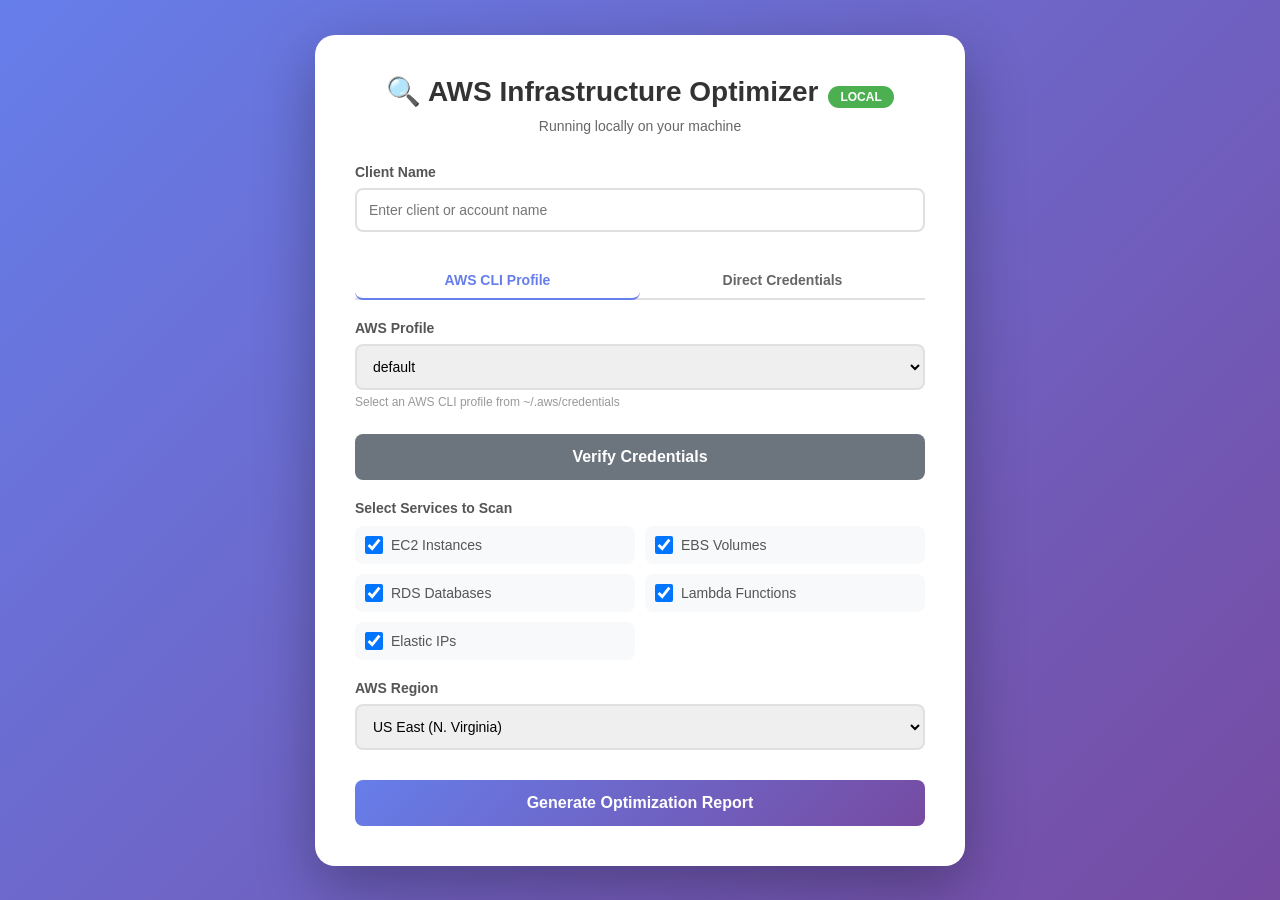
==== local/web/index.html @ fd22db12 "Restructure local deployment to match aws-cost-report pattern with local/ directory Co-authored-by: " ====
<!DOCTYPE html>
<html lang="en">
<head>
    <meta charset="UTF-8">
    <meta name="viewport" content="width=device-width, initial-scale=1.0">
    <title>AWS Infrastructure Optimizer (Local)</title>
    <style>
        * { margin: 0; padding: 0; box-sizing: border-box; }
        body {
            font-family: 'Segoe UI', Tahoma, Geneva, Verdana, sans-serif;
            background: linear-gradient(135deg, #667eea 0%, #764ba2 100%);
            min-height: 100vh;
            display: flex;
            justify-content: center;
            align-items: center;
            padding: 20px;
        }
        .container {
            background: white;
            border-radius: 20px;
            box-shadow: 0 20px 60px rgba(0, 0, 0, 0.3);
            padding: 40px;
            max-width: 650px;
            width: 100%;
        }
        h1 {
            color: #333;
            text-align: center;
            margin-bottom: 10px;
            font-size: 28px;
        }
        .badge {
            display: inline-block;
            background: #4CAF50;
            color: white;
            padding: 4px 12px;
            border-radius: 12px;
            font-size: 12px;
            font-weight: 600;
            margin-left: 10px;
        }
        .subtitle {
            text-align: center;
            color: #666;
            margin-bottom: 30px;
            font-size: 14px;
        }
        .info {
            background: #e3f2fd;
            color: #1976d2;
            padding: 12px;
            border-radius: 8px;
            margin-bottom: 20px;
            font-size: 13px;
        }
        .info.success {
            background: #e8f5e9;
            color: #2e7d32;
        }
        .info.warning {
            background: #fff3e0;
            color: #ef6c00;
        }
        .info.error {
            background: #ffebee;
            color: #c62828;
        }
        .tabs {
            display: flex;
            margin-bottom: 20px;
            border-bottom: 2px solid #e0e0e0;
        }
        .tab {
            padding: 10px 20px;
            cursor: pointer;
            border: none;
            background: none;
            color: #666;
            font-size: 14px;
            font-weight: 600;
            border-bottom: 2px solid transparent;
            margin-bottom: -2px;
        }
        .tab.active {
            color: #667eea;
            border-bottom-color: #667eea;
        }
        .tab-content {
            display: none;
        }
        .tab-content.active {
            display: block;
        }
        .form-group {
            margin-bottom: 20px;
        }
        label {
            display: block;
            margin-bottom: 8px;
            color: #555;
            font-weight: 600;
            font-size: 14px;
        }
        input[type="text"], input[type="password"], select {
            width: 100%;
            padding: 12px;
            border: 2px solid #e0e0e0;
            border-radius: 8px;
            font-size: 14px;
            transition: border-color 0.3s;
        }
        input[type="text"]:focus, input[type="password"]:focus, select:focus {
            outline: none;
            border-color: #667eea;
        }
        .checkbox-group {
            display: grid;
            grid-template-columns: repeat(2, 1fr);
            gap: 10px;
            margin-top: 10px;
        }
        .checkbox-item {
            display: flex;
            align-items: center;
            padding: 10px;
            background: #f8f9fa;
            border-radius: 8px;
            cursor: pointer;
            transition: background 0.3s;
        }
        .checkbox-item:hover { background: #e9ecef; }
        .checkbox-item input[type="checkbox"] {
            margin-right: 8px;
            cursor: pointer;
            width: 18px;
            height: 18px;
        }
        .checkbox-item label {
            margin: 0;
            cursor: pointer;
            font-weight: normal;
        }
        button {
            width: 100%;
            padding: 14px;
            background: linear-gradient(135deg, #667eea 0%, #764ba2 100%);
            color: white;
            border: none;
            border-radius: 8px;
            font-size: 16px;
            font-weight: 600;
            cursor: pointer;
            transition: transform 0.2s, box-shadow 0.2s;
            margin-top: 10px;
        }
        button:hover {
            transform: translateY(-2px);
            box-shadow: 0 10px 20px rgba(102, 126, 234, 0.4);
        }
        button:disabled {
            background: #ccc;
            cursor: not-allowed;
            transform: none;
        }
        button.secondary {
            background: #6c757d;
            margin-top: 5px;
        }
        .loading {
            display: none;
            text-align: center;
            margin-top: 20px;
        }
        .spinner {
            border: 4px solid #f3f3f3;
            border-top: 4px solid #667eea;
            border-radius: 50%;
            width: 40px;
            height: 40px;
            animation: spin 1s linear infinite;
            margin: 0 auto;
        }
        @keyframes spin {
            0% { transform: rotate(0deg); }
            100% { transform: rotate(360deg); }
        }
        .error {
            background: #fee;
            color: #c33;
            padding: 12px;
            border-radius: 8px;
            margin-top: 15px;
            display: none;
            font-size: 14px;
        }
        .small-text {
            font-size: 12px;
            color: #999;
            margin-top: 5px;
        }
        .row {
            display: flex;
            gap: 15px;
        }
        .row .form-group {
            flex: 1;
        }
    </style>
</head>
<body>
    <div class="container">
        <h1>🔍 AWS Infrastructure Optimizer<span class="badge">LOCAL</span></h1>
        <p class="subtitle">Running locally on your machine</p>

        <div id="credentialStatus" class="info">
            <span>⏳ Checking AWS credentials...</span>
        </div>

        <form id="optimizerForm">
            <div class="form-group">
                <label>Client Name</label>
                <input type="text" id="clientName" placeholder="Enter client or account name" required>
            </div>

            <div class="tabs">
                <button type="button" class="tab active" data-tab="profile">AWS CLI Profile</button>
                <button type="button" class="tab" data-tab="credentials">Direct Credentials</button>
            </div>

            <div id="profileTab" class="tab-content active">
                <div class="form-group">
                    <label>AWS Profile</label>
                    <select id="awsProfile">
                        <option value="default">default</option>
                    </select>
                    <p class="small-text">Select an AWS CLI profile from ~/.aws/credentials</p>
                </div>
            </div>

            <div id="credentialsTab" class="tab-content">
                <div class="form-group">
                    <label>AWS Access Key ID</label>
                    <input type="text" id="accessKeyId" placeholder="AKIAIOSFODNN7EXAMPLE">
                </div>
                <div class="form-group">
                    <label>AWS Secret Access Key</label>
                    <input type="password" id="secretAccessKey" placeholder="wJalrXUtnFEMI/K7MDENG/bPxRfiCYEXAMPLEKEY">
                </div>
                <div class="form-group">
                    <label>Session Token (optional, for temporary credentials)</label>
                    <input type="text" id="sessionToken" placeholder="Leave empty for permanent credentials">
                </div>
                <p class="small-text">⚠️ Credentials are only used for this request and are not stored</p>
            </div>

            <button type="button" id="verifyBtn" class="secondary" onclick="verifyCredentials()">Verify Credentials</button>

            <div class="form-group" style="margin-top: 20px;">
                <label>Select Services to Scan</label>
                <div class="checkbox-group">
                    <div class="checkbox-item">
                        <input type="checkbox" id="ec2" value="ec2" checked>
                        <label for="ec2">EC2 Instances</label>
                    </div>
                    <div class="checkbox-item">
                        <input type="checkbox" id="ebs" value="ebs" checked>
                        <label for="ebs">EBS Volumes</label>
                    </div>
                    <div class="checkbox-item">
                        <input type="checkbox" id="rds" value="rds" checked>
                        <label for="rds">RDS Databases</label>
                    </div>
                    <div class="checkbox-item">
                        <input type="checkbox" id="lambda" value="lambda" checked>
                        <label for="lambda">Lambda Functions</label>
                    </div>
                    <div class="checkbox-item">
                        <input type="checkbox" id="eip" value="eip" checked>
                        <label for="eip">Elastic IPs</label>
                    </div>
                </div>
            </div>

            <div class="form-group">
                <label>AWS Region</label>
                <select id="region" required>
                    <option value="us-east-1">US East (N. Virginia)</option>
                    <option value="us-east-2">US East (Ohio)</option>
                    <option value="us-west-1">US West (N. California)</option>
                    <option value="us-west-2">US West (Oregon)</option>
                    <option value="af-south-1">Africa (Cape Town)</option>
                    <option value="ap-east-1">Asia Pacific (Hong Kong)</option>
                    <option value="ap-south-1">Asia Pacific (Mumbai)</option>
                    <option value="ap-south-2">Asia Pacific (Hyderabad)</option>
                    <option value="ap-southeast-1">Asia Pacific (Singapore)</option>
                    <option value="ap-southeast-2">Asia Pacific (Sydney)</option>
                    <option value="ap-southeast-3">Asia Pacific (Jakarta)</option>
                    <option value="ap-southeast-4">Asia Pacific (Melbourne)</option>
                    <option value="ap-northeast-1">Asia Pacific (Tokyo)</option>
                    <option value="ap-northeast-2">Asia Pacific (Seoul)</option>
                    <option value="ap-northeast-3">Asia Pacific (Osaka)</option>
                    <option value="ca-central-1">Canada (Central)</option>
                    <option value="ca-west-1">Canada (Calgary)</option>
                    <option value="eu-central-1">Europe (Frankfurt)</option>
                    <option value="eu-central-2">Europe (Zurich)</option>
                    <option value="eu-west-1">Europe (Ireland)</option>
                    <option value="eu-west-2">Europe (London)</option>
                    <option value="eu-west-3">Europe (Paris)</option>
                    <option value="eu-south-1">Europe (Milan)</option>
                    <option value="eu-south-2">Europe (Spain)</option>
                    <option value="eu-north-1">Europe (Stockholm)</option>
                    <option value="il-central-1">Israel (Tel Aviv)</option>
                    <option value="me-south-1">Middle East (Bahrain)</option>
                    <option value="me-central-1">Middle East (UAE)</option>
                    <option value="sa-east-1">South America (São Paulo)</option>
                </select>
            </div>

            <button type="submit" id="generateBtn">Generate Optimization Report</button>
        </form>

        <div class="loading" id="loading">
            <div class="spinner"></div>
            <p style="margin-top: 15px; color: #667eea; font-weight: 600;">Analyzing infrastructure...</p>
            <p style="margin-top: 5px; color: #999; font-size: 13px;">This may take 1-2 minutes</p>
        </div>

        <div class="error" id="error"></div>
    </div>

    <script>
        let currentAuthMode = 'profile';
        
        // Tab switching
        document.querySelectorAll('.tab').forEach(tab => {
            tab.addEventListener('click', () => {
                document.querySelectorAll('.tab').forEach(t => t.classList.remove('active'));
                document.querySelectorAll('.tab-content').forEach(c => c.classList.remove('active'));
                
                tab.classList.add('active');
                currentAuthMode = tab.dataset.tab;
                document.getElementById(currentAuthMode + 'Tab').classList.add('active');
                
                verifyCredentials();
            });
        });
        
        // Load AWS profiles on page load
        async function loadProfiles() {
            try {
                const response = await fetch('/api/profiles');
                const data = await response.json();
                
                const select = document.getElementById('awsProfile');
                select.innerHTML = '';
                
                data.profiles.forEach(profile => {
                    const option = document.createElement('option');
                    option.value = profile;
                    option.textContent = profile;
                    select.appendChild(option);
                });
                
                // Verify default credentials
                verifyCredentials();
            } catch (error) {
                updateCredentialStatus('error', '❌ Failed to connect to server. Make sure the server is running.');
            }
        }
        
        async function verifyCredentials() {
            updateCredentialStatus('checking', '⏳ Verifying AWS credentials...');
            
            try {
                let requestBody = {
                    region: document.getElementById('region').value
                };
                
                if (currentAuthMode === 'profile') {
                    requestBody.profile = document.getElementById('awsProfile').value;
                } else {
                    requestBody.accessKeyId = document.getElementById('accessKeyId').value;
                    requestBody.secretAccessKey = document.getElementById('secretAccessKey').value;
                    const sessionToken = document.getElementById('sessionToken').value;
                    if (sessionToken) {
                        requestBody.sessionToken = sessionToken;
                    }
                    
                    // Don't verify if credentials not entered
                    if (!requestBody.accessKeyId || !requestBody.secretAccessKey) {
                        updateCredentialStatus('warning', '⚠️ Enter AWS credentials to verify');
                        document.getElementById('generateBtn').disabled = true;
                        return;
                    }
                }
                
                const response = await fetch('/api/verify', {
                    method: 'POST',
                    headers: { 'Content-Type': 'application/json' },
                    body: JSON.stringify(requestBody)
                });
                
                const data = await response.json();
                
                if (data.valid) {
                    updateCredentialStatus('success', 
                        `✅ Connected to AWS Account: ${data.account}`);
                    document.getElementById('generateBtn').disabled = false;
                } else {
                    updateCredentialStatus('error', 
                        `❌ ${data.error}. Check your credentials.`);
                    document.getElementById('generateBtn').disabled = true;
                }
            } catch (error) {
                updateCredentialStatus('error', 
                    '❌ Failed to verify credentials. Check server connection.');
                document.getElementById('generateBtn').disabled = true;
            }
        }
        
        function updateCredentialStatus(type, message) {
            const statusDiv = document.getElementById('credentialStatus');
            statusDiv.className = 'info ' + type;
            statusDiv.innerHTML = `<span>${message}</span>`;
        }
        
        // Re-verify when profile or region changes
        document.getElementById('awsProfile').addEventListener('change', verifyCredentials);
        document.getElementById('region').addEventListener('change', verifyCredentials);
        
        document.getElementById('optimizerForm').addEventListener('submit', async (e) => {
            e.preventDefault();

            const clientName = document.getElementById('clientName').value;
            const region = document.getElementById('region').value;
            
            const services = [];
            document.querySelectorAll('.checkbox-item input[type="checkbox"]:checked').forEach(cb => {
                services.push(cb.value);
            });

            if (services.length === 0) {
                showError('Please select at least one service to scan');
                return;
            }

            document.getElementById('generateBtn').disabled = true;
            document.getElementById('loading').style.display = 'block';
            document.getElementById('error').style.display = 'none';

            try {
                let requestBody = {
                    clientName,
                    region,
                    services
                };
                
                if (currentAuthMode === 'profile') {
                    requestBody.profile = document.getElementById('awsProfile').value;
                } else {
                    requestBody.accessKeyId = document.getElementById('accessKeyId').value;
                    requestBody.secretAccessKey = document.getElementById('secretAccessKey').value;
                    const sessionToken = document.getElementById('sessionToken').value;
                    if (sessionToken) {
                        requestBody.sessionToken = sessionToken;
                    }
                }
                
                const response = await fetch('/api/generate', {
                    method: 'POST',
                    headers: { 'Content-Type': 'application/json' },
                    body: JSON.stringify(requestBody)
                });

                if (!response.ok) {
                    const error = await response.json();
                    throw new Error(error.error || 'Failed to generate report');
                }

                const blob = await response.blob();
                const url = window.URL.createObjectURL(blob);
                const a = document.createElement('a');
                a.href = url;
                a.download = response.headers.get('content-disposition')?.split('filename=')[1] || 'report.docx';
                document.body.appendChild(a);
                a.click();
                window.URL.revokeObjectURL(url);
                document.body.removeChild(a);

            } catch (error) {
                showError(error.message);
            } finally {
                document.getElementById('generateBtn').disabled = false;
                document.getElementById('loading').style.display = 'none';
            }
        });

        function showError(message) {
            const errorDiv = document.getElementById('error');
            errorDiv.textContent = message;
            errorDiv.style.display = 'block';
        }
        
        // Initialize on page load
        loadProfiles();
    </script>
</body>
</html>
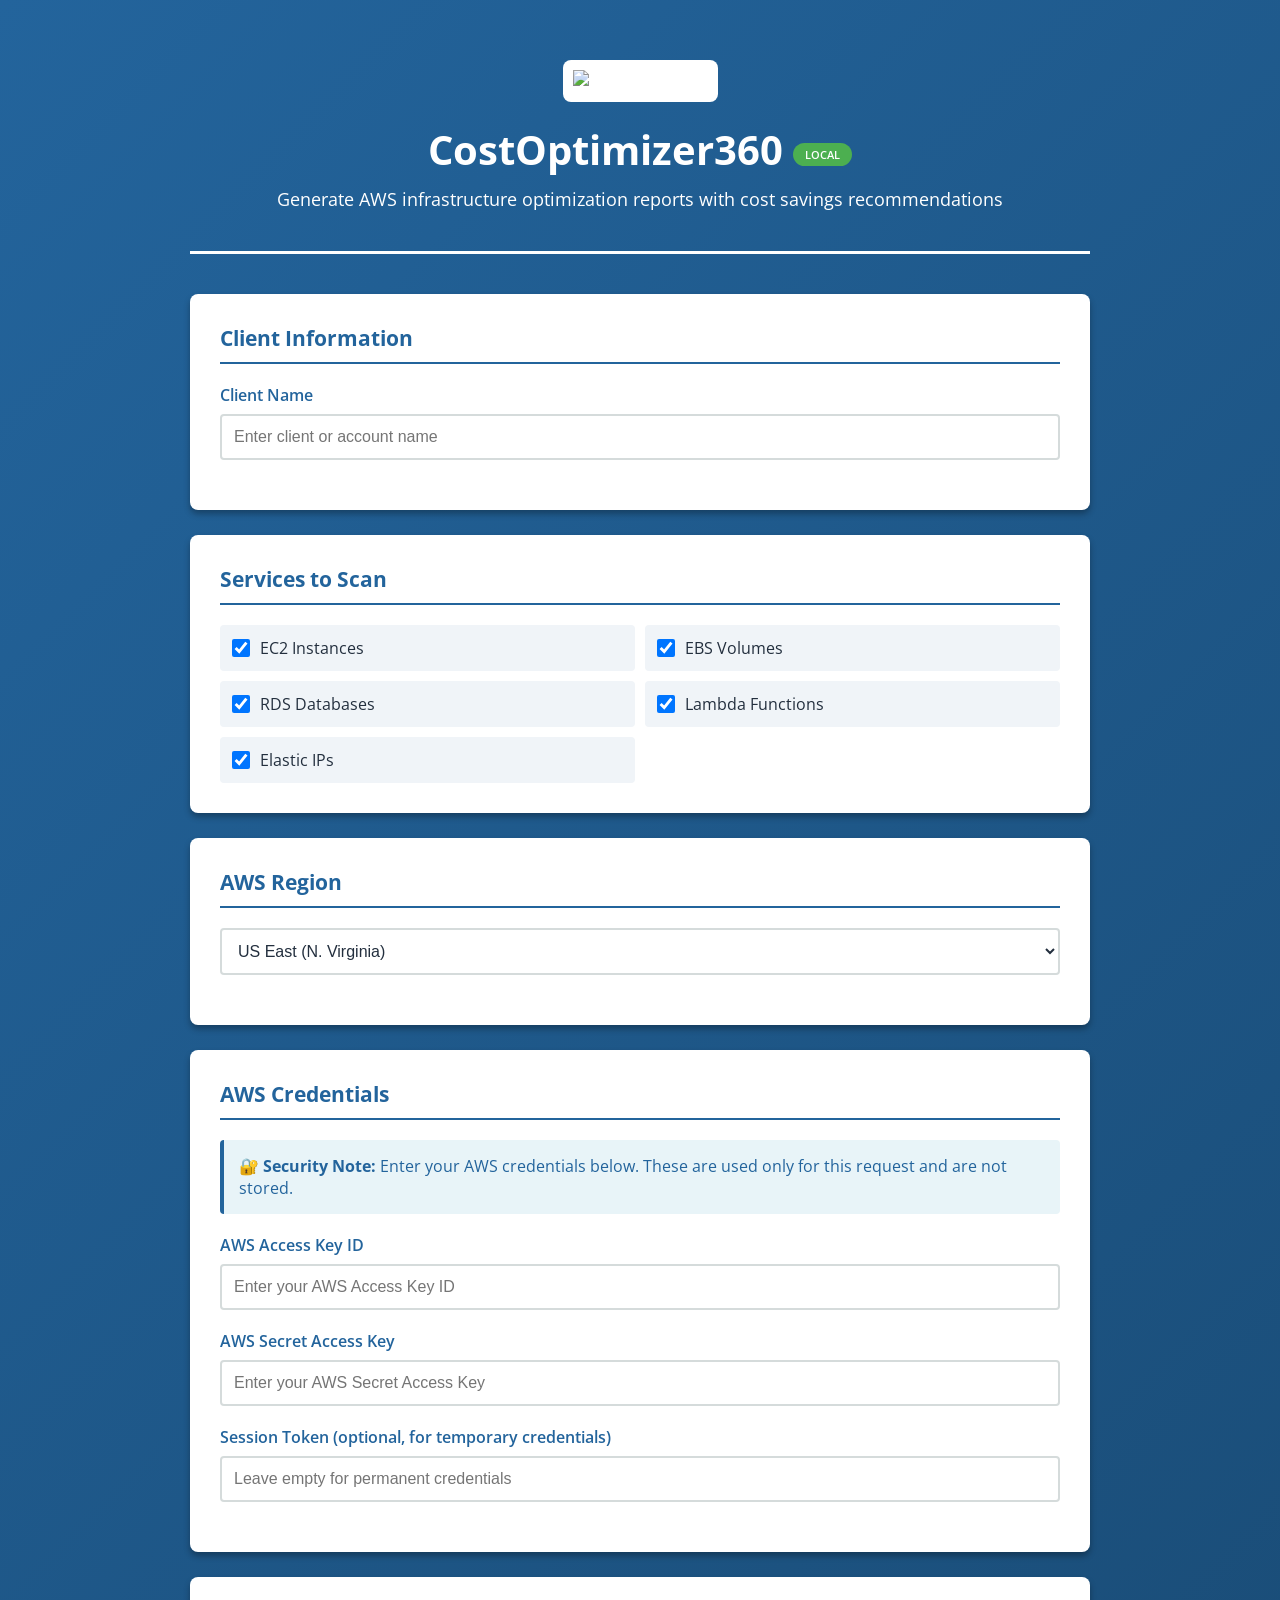
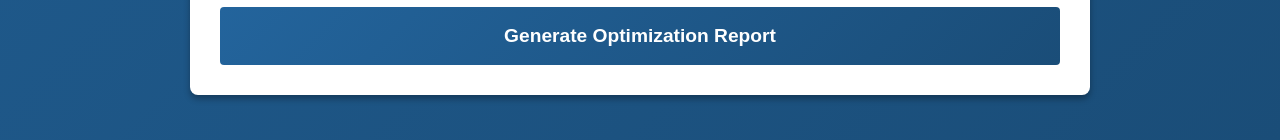
==== commit 0cb52b3a: "Rebrand to CostOptimizer360 and match CostReports360 UI/backend pattern Co-authored-by: Musheer360 <" ====
--- a/local/web/index.html
+++ b/local/web/index.html
@@ -3,286 +3,278 @@
 <head>
     <meta charset="UTF-8">
     <meta name="viewport" content="width=device-width, initial-scale=1.0">
-    <title>AWS Infrastructure Optimizer (Local)</title>
+    <title>CostOptimizer360</title>
+    <link href="https://fonts.googleapis.com/css2?family=Amazon+Ember:wght@400;700&family=Open+Sans:wght@400;600&display=swap" rel="stylesheet">
     <style>
-        * { margin: 0; padding: 0; box-sizing: border-box; }
+        * {
+            margin: 0;
+            padding: 0;
+            box-sizing: border-box;
+        }
+
+        html {
+            overscroll-behavior: none;
+        }
+        
         body {
-            font-family: 'Segoe UI', Tahoma, Geneva, Verdana, sans-serif;
-            background: linear-gradient(135deg, #667eea 0%, #764ba2 100%);
+            font-family: 'Open Sans', 'Amazon Ember', Arial, sans-serif;
+            background: linear-gradient(135deg, #23649c 0%, #1a4d78 100%);
+            color: #FFFFFF;
             min-height: 100vh;
-            display: flex;
-            justify-content: center;
-            align-items: center;
             padding: 20px;
-        }
+            overscroll-behavior: none;
+        }
+        
         .container {
+            max-width: 900px;
+            margin: 0 auto;
+        }
+        
+        .header {
+            text-align: center;
+            padding: 40px 0;
+            border-bottom: 3px solid #FFFFFF;
+            margin-bottom: 40px;
+        }
+
+        .logo {
+            max-width: 200px;
+            margin-bottom: 20px;
             background: white;
-            border-radius: 20px;
-            box-shadow: 0 20px 60px rgba(0, 0, 0, 0.3);
-            padding: 40px;
-            max-width: 650px;
-            width: 100%;
-        }
-        h1 {
-            color: #333;
-            text-align: center;
+            padding: 10px;
+            border-radius: 8px;
+        }
+        
+        .header h1 {
+            font-size: 2.5rem;
+            font-weight: 700;
+            color: #FFFFFF;
             margin-bottom: 10px;
-            font-size: 28px;
-        }
+        }
+        
+        .header p {
+            color: #FFFFFF;
+            font-size: 1.1rem;
+        }
+        
         .badge {
             display: inline-block;
             background: #4CAF50;
             color: white;
             padding: 4px 12px;
             border-radius: 12px;
-            font-size: 12px;
+            font-size: 0.7rem;
             font-weight: 600;
             margin-left: 10px;
-        }
-        .subtitle {
-            text-align: center;
-            color: #666;
-            margin-bottom: 30px;
-            font-size: 14px;
-        }
-        .info {
-            background: #e3f2fd;
-            color: #1976d2;
-            padding: 12px;
+            vertical-align: middle;
+        }
+        
+        .card {
+            background: #FFFFFF;
             border-radius: 8px;
+            padding: 30px;
+            margin-bottom: 25px;
+            box-shadow: 0 4px 6px rgba(0, 0, 0, 0.3);
+            color: #23649c;
+        }
+        
+        .card h3 {
+            color: #23649c;
+            font-size: 1.3rem;
             margin-bottom: 20px;
-            font-size: 13px;
-        }
-        .info.success {
-            background: #e8f5e9;
-            color: #2e7d32;
-        }
-        .info.warning {
-            background: #fff3e0;
-            color: #ef6c00;
-        }
-        .info.error {
-            background: #ffebee;
-            color: #c62828;
-        }
-        .tabs {
-            display: flex;
-            margin-bottom: 20px;
-            border-bottom: 2px solid #e0e0e0;
-        }
-        .tab {
-            padding: 10px 20px;
-            cursor: pointer;
-            border: none;
-            background: none;
-            color: #666;
-            font-size: 14px;
-            font-weight: 600;
-            border-bottom: 2px solid transparent;
-            margin-bottom: -2px;
-        }
-        .tab.active {
-            color: #667eea;
-            border-bottom-color: #667eea;
-        }
-        .tab-content {
-            display: none;
-        }
-        .tab-content.active {
-            display: block;
-        }
+            padding-bottom: 10px;
+            border-bottom: 2px solid #23649c;
+        }
+        
         .form-group {
             margin-bottom: 20px;
         }
+        
         label {
             display: block;
             margin-bottom: 8px;
-            color: #555;
             font-weight: 600;
-            font-size: 14px;
-        }
-        input[type="text"], input[type="password"], select {
+            color: #23649c;
+        }
+        
+        input, select {
             width: 100%;
             padding: 12px;
-            border: 2px solid #e0e0e0;
-            border-radius: 8px;
-            font-size: 14px;
+            border: 2px solid #D5DBDB;
+            border-radius: 4px;
+            font-size: 1rem;
             transition: border-color 0.3s;
-        }
-        input[type="text"]:focus, input[type="password"]:focus, select:focus {
+            background: #FFFFFF;
+            color: #232F3E;
+        }
+        
+        input:focus, select:focus {
             outline: none;
-            border-color: #667eea;
-        }
+            border-color: #23649c;
+        }
+        
         .checkbox-group {
             display: grid;
             grid-template-columns: repeat(2, 1fr);
             gap: 10px;
             margin-top: 10px;
         }
+        
         .checkbox-item {
             display: flex;
             align-items: center;
-            padding: 10px;
-            background: #f8f9fa;
-            border-radius: 8px;
+            padding: 12px;
+            background: #f0f4f8;
+            border-radius: 4px;
             cursor: pointer;
             transition: background 0.3s;
         }
-        .checkbox-item:hover { background: #e9ecef; }
+        
+        .checkbox-item:hover {
+            background: #e0e8f0;
+        }
+        
         .checkbox-item input[type="checkbox"] {
-            margin-right: 8px;
+            margin-right: 10px;
             cursor: pointer;
             width: 18px;
             height: 18px;
         }
+        
         .checkbox-item label {
             margin: 0;
             cursor: pointer;
             font-weight: normal;
-        }
-        button {
-            width: 100%;
-            padding: 14px;
-            background: linear-gradient(135deg, #667eea 0%, #764ba2 100%);
-            color: white;
+            color: #232F3E;
+        }
+        
+        .btn {
+            background: #23649c;
+            color: #FFFFFF;
             border: none;
-            border-radius: 8px;
-            font-size: 16px;
+            padding: 14px 28px;
+            border-radius: 4px;
+            font-size: 1rem;
             font-weight: 600;
             cursor: pointer;
-            transition: transform 0.2s, box-shadow 0.2s;
-            margin-top: 10px;
-        }
-        button:hover {
+            transition: all 0.3s;
+        }
+        
+        .btn:hover {
+            background: #1a4d78;
             transform: translateY(-2px);
-            box-shadow: 0 10px 20px rgba(102, 126, 234, 0.4);
-        }
-        button:disabled {
+            box-shadow: 0 4px 8px rgba(35, 100, 156, 0.3);
+        }
+        
+        .btn:disabled {
             background: #ccc;
             cursor: not-allowed;
             transform: none;
-        }
-        button.secondary {
-            background: #6c757d;
-            margin-top: 5px;
-        }
-        .loading {
-            display: none;
+            box-shadow: none;
+        }
+        
+        .btn-secondary {
+            background: #FFFFFF;
+            color: #23649c;
+            border: 2px solid #23649c;
+        }
+        
+        .btn-secondary:hover {
+            background: #f0f0f0;
+        }
+        
+        .btn-generate {
+            width: 100%;
+            padding: 18px;
+            font-size: 1.2rem;
+            background: linear-gradient(135deg, #23649c 0%, #1a4d78 100%);
+        }
+        
+        .status {
+            margin-top: 20px;
+            padding: 15px;
+            border-radius: 4px;
             text-align: center;
-            margin-top: 20px;
-        }
-        .spinner {
-            border: 4px solid #f3f3f3;
-            border-top: 4px solid #667eea;
-            border-radius: 50%;
-            width: 40px;
-            height: 40px;
-            animation: spin 1s linear infinite;
-            margin: 0 auto;
-        }
-        @keyframes spin {
-            0% { transform: rotate(0deg); }
-            100% { transform: rotate(360deg); }
-        }
-        .error {
-            background: #fee;
-            color: #c33;
-            padding: 12px;
-            border-radius: 8px;
-            margin-top: 15px;
-            display: none;
-            font-size: 14px;
-        }
-        .small-text {
-            font-size: 12px;
-            color: #999;
-            margin-top: 5px;
-        }
-        .row {
-            display: flex;
-            gap: 15px;
-        }
-        .row .form-group {
-            flex: 1;
+            font-weight: 600;
+        }
+        
+        .status.success {
+            background: #D5F4E6;
+            color: #0F5132;
+            border: 2px solid #0F5132;
+        }
+        
+        .status.error {
+            background: #F8D7DA;
+            color: #842029;
+            border: 2px solid #842029;
+        }
+        
+        .status.loading {
+            background: #FFF3CD;
+            color: #664D03;
+            border: 2px solid #664D03;
+        }
+        
+        .info-box {
+            background: #E8F4F8;
+            border-left: 4px solid #23649c;
+            padding: 15px;
+            margin-bottom: 20px;
+            border-radius: 4px;
+            color: #23649c;
+        }
+        
+        .info-box strong {
+            color: #23649c;
         }
     </style>
 </head>
 <body>
     <div class="container">
-        <h1>🔍 AWS Infrastructure Optimizer<span class="badge">LOCAL</span></h1>
-        <p class="subtitle">Running locally on your machine</p>
-
-        <div id="credentialStatus" class="info">
-            <span>⏳ Checking AWS credentials...</span>
-        </div>
-
-        <form id="optimizerForm">
+        <div class="header">
+            <img src="https://apn-portal.my.salesforce.com/servlet/servlet.ImageServer?id=0150L00000AUiBnQAL&oid=00DE0000000c48tMAA" alt="CloudThat Logo" class="logo">
+            <h1>CostOptimizer360<span class="badge">LOCAL</span></h1>
+            <p>Generate AWS infrastructure optimization reports with cost savings recommendations</p>
+        </div>
+        
+        <div class="card">
+            <h3>Client Information</h3>
             <div class="form-group">
                 <label>Client Name</label>
                 <input type="text" id="clientName" placeholder="Enter client or account name" required>
             </div>
-
-            <div class="tabs">
-                <button type="button" class="tab active" data-tab="profile">AWS CLI Profile</button>
-                <button type="button" class="tab" data-tab="credentials">Direct Credentials</button>
-            </div>
-
-            <div id="profileTab" class="tab-content active">
-                <div class="form-group">
-                    <label>AWS Profile</label>
-                    <select id="awsProfile">
-                        <option value="default">default</option>
-                    </select>
-                    <p class="small-text">Select an AWS CLI profile from ~/.aws/credentials</p>
+        </div>
+
+        <div class="card">
+            <h3>Services to Scan</h3>
+            <div class="checkbox-group">
+                <div class="checkbox-item">
+                    <input type="checkbox" id="ec2" value="ec2" checked>
+                    <label for="ec2">EC2 Instances</label>
                 </div>
-            </div>
-
-            <div id="credentialsTab" class="tab-content">
-                <div class="form-group">
-                    <label>AWS Access Key ID</label>
-                    <input type="text" id="accessKeyId" placeholder="AKIAIOSFODNN7EXAMPLE">
+                <div class="checkbox-item">
+                    <input type="checkbox" id="ebs" value="ebs" checked>
+                    <label for="ebs">EBS Volumes</label>
                 </div>
-                <div class="form-group">
-                    <label>AWS Secret Access Key</label>
-                    <input type="password" id="secretAccessKey" placeholder="wJalrXUtnFEMI/K7MDENG/bPxRfiCYEXAMPLEKEY">
+                <div class="checkbox-item">
+                    <input type="checkbox" id="rds" value="rds" checked>
+                    <label for="rds">RDS Databases</label>
                 </div>
-                <div class="form-group">
-                    <label>Session Token (optional, for temporary credentials)</label>
-                    <input type="text" id="sessionToken" placeholder="Leave empty for permanent credentials">
+                <div class="checkbox-item">
+                    <input type="checkbox" id="lambda" value="lambda" checked>
+                    <label for="lambda">Lambda Functions</label>
                 </div>
-                <p class="small-text">⚠️ Credentials are only used for this request and are not stored</p>
-            </div>
-
-            <button type="button" id="verifyBtn" class="secondary" onclick="verifyCredentials()">Verify Credentials</button>
-
-            <div class="form-group" style="margin-top: 20px;">
-                <label>Select Services to Scan</label>
-                <div class="checkbox-group">
-                    <div class="checkbox-item">
-                        <input type="checkbox" id="ec2" value="ec2" checked>
-                        <label for="ec2">EC2 Instances</label>
-                    </div>
-                    <div class="checkbox-item">
-                        <input type="checkbox" id="ebs" value="ebs" checked>
-                        <label for="ebs">EBS Volumes</label>
-                    </div>
-                    <div class="checkbox-item">
-                        <input type="checkbox" id="rds" value="rds" checked>
-                        <label for="rds">RDS Databases</label>
-                    </div>
-                    <div class="checkbox-item">
-                        <input type="checkbox" id="lambda" value="lambda" checked>
-                        <label for="lambda">Lambda Functions</label>
-                    </div>
-                    <div class="checkbox-item">
-                        <input type="checkbox" id="eip" value="eip" checked>
-                        <label for="eip">Elastic IPs</label>
-                    </div>
+                <div class="checkbox-item">
+                    <input type="checkbox" id="eip" value="eip" checked>
+                    <label for="eip">Elastic IPs</label>
                 </div>
             </div>
-
+        </div>
+
+        <div class="card">
+            <h3>AWS Region</h3>
             <div class="form-group">
-                <label>AWS Region</label>
                 <select id="region" required>
                     <option value="us-east-1">US East (N. Virginia)</option>
                     <option value="us-east-2">US East (Ohio)</option>
@@ -315,86 +307,88 @@
                     <option value="sa-east-1">South America (São Paulo)</option>
                 </select>
             </div>
-
-            <button type="submit" id="generateBtn">Generate Optimization Report</button>
-        </form>
-
-        <div class="loading" id="loading">
-            <div class="spinner"></div>
-            <p style="margin-top: 15px; color: #667eea; font-weight: 600;">Analyzing infrastructure...</p>
-            <p style="margin-top: 5px; color: #999; font-size: 13px;">This may take 1-2 minutes</p>
-        </div>
-
-        <div class="error" id="error"></div>
+        </div>
+        
+        <div class="card">
+            <h3>AWS Credentials</h3>
+            <div class="info-box">
+                <strong>🔐 Security Note:</strong> Enter your AWS credentials below. These are used only for this request and are not stored.
+            </div>
+            <div class="form-group">
+                <label>AWS Access Key ID</label>
+                <input type="text" id="accessKeyId" placeholder="Enter your AWS Access Key ID" required>
+            </div>
+            
+            <div class="form-group">
+                <label>AWS Secret Access Key</label>
+                <input type="password" id="secretAccessKey" placeholder="Enter your AWS Secret Access Key" required>
+            </div>
+
+            <div class="form-group">
+                <label>Session Token (optional, for temporary credentials)</label>
+                <input type="text" id="sessionToken" placeholder="Leave empty for permanent credentials">
+            </div>
+        </div>
+        
+        <div class="card">
+            <button class="btn btn-generate" onclick="generateReport()">Generate Optimization Report</button>
+            <div id="status"></div>
+        </div>
     </div>
 
     <script>
-        let currentAuthMode = 'profile';
-        
-        // Tab switching
-        document.querySelectorAll('.tab').forEach(tab => {
-            tab.addEventListener('click', () => {
-                document.querySelectorAll('.tab').forEach(t => t.classList.remove('active'));
-                document.querySelectorAll('.tab-content').forEach(c => c.classList.remove('active'));
-                
-                tab.classList.add('active');
-                currentAuthMode = tab.dataset.tab;
-                document.getElementById(currentAuthMode + 'Tab').classList.add('active');
-                
-                verifyCredentials();
+        // Use relative path for local server
+        const API_ENDPOINT = '/api/generate';
+        
+        async function generateReport() {
+            const status = document.getElementById('status');
+            status.className = 'status loading';
+            status.textContent = 'Generating report... This may take 1-2 minutes.';
+            
+            const clientName = document.getElementById('clientName').value.trim();
+            const region = document.getElementById('region').value;
+            const accessKeyId = document.getElementById('accessKeyId').value.trim();
+            const secretAccessKey = document.getElementById('secretAccessKey').value.trim();
+            const sessionToken = document.getElementById('sessionToken').value.trim();
+            
+            // Get selected services
+            const services = [];
+            document.querySelectorAll('.checkbox-item input[type="checkbox"]:checked').forEach(cb => {
+                services.push(cb.value);
             });
-        });
-        
-        // Load AWS profiles on page load
-        async function loadProfiles() {
+            
+            if (!clientName) {
+                status.className = 'status error';
+                status.textContent = 'Please provide client name';
+                return;
+            }
+            
+            if (services.length === 0) {
+                status.className = 'status error';
+                status.textContent = 'Please select at least one service to scan';
+                return;
+            }
+            
+            if (!accessKeyId || !secretAccessKey) {
+                status.className = 'status error';
+                status.textContent = 'Please provide AWS credentials';
+                return;
+            }
+            
+            const requestBody = {
+                clientName: clientName,
+                region: region,
+                services: services,
+                accessKeyId: accessKeyId,
+                secretAccessKey: secretAccessKey
+            };
+            
+            if (sessionToken) {
+                requestBody.sessionToken = sessionToken;
+            }
+            
             try {
-                const response = await fetch('/api/profiles');
-                const data = await response.json();
-                
-                const select = document.getElementById('awsProfile');
-                select.innerHTML = '';
-                
-                data.profiles.forEach(profile => {
-                    const option = document.createElement('option');
-                    option.value = profile;
-                    option.textContent = profile;
-                    select.appendChild(option);
-                });
-                
-                // Verify default credentials
-                verifyCredentials();
-            } catch (error) {
-                updateCredentialStatus('error', '❌ Failed to connect to server. Make sure the server is running.');
-            }
-        }
-        
-        async function verifyCredentials() {
-            updateCredentialStatus('checking', '⏳ Verifying AWS credentials...');
-            
-            try {
-                let requestBody = {
-                    region: document.getElementById('region').value
-                };
-                
-                if (currentAuthMode === 'profile') {
-                    requestBody.profile = document.getElementById('awsProfile').value;
-                } else {
-                    requestBody.accessKeyId = document.getElementById('accessKeyId').value;
-                    requestBody.secretAccessKey = document.getElementById('secretAccessKey').value;
-                    const sessionToken = document.getElementById('sessionToken').value;
-                    if (sessionToken) {
-                        requestBody.sessionToken = sessionToken;
-                    }
-                    
-                    // Don't verify if credentials not entered
-                    if (!requestBody.accessKeyId || !requestBody.secretAccessKey) {
-                        updateCredentialStatus('warning', '⚠️ Enter AWS credentials to verify');
-                        document.getElementById('generateBtn').disabled = true;
-                        return;
-                    }
-                }
-                
-                const response = await fetch('/api/verify', {
+                const response = await fetch(API_ENDPOINT, {
                     method: 'POST',
                     headers: { 'Content-Type': 'application/json' },
                     body: JSON.stringify(requestBody)
@@ -402,107 +396,33 @@
                 
                 const data = await response.json();
                 
-                if (data.valid) {
-                    updateCredentialStatus('success', 
-                        `✅ Connected to AWS Account: ${data.account}`);
-                    document.getElementById('generateBtn').disabled = false;
+                if (response.ok) {
+                    const blob = base64ToBlob(data.file, 'application/vnd.openxmlformats-officedocument.wordprocessingml.document');
+                    const url = URL.createObjectURL(blob);
+                    const a = document.createElement('a');
+                    a.href = url;
+                    a.download = data.filename;
+                    a.click();
+                    status.className = 'status success';
+                    status.textContent = 'Report generated successfully!';
                 } else {
-                    updateCredentialStatus('error', 
-                        `❌ ${data.error}. Check your credentials.`);
-                    document.getElementById('generateBtn').disabled = true;
+                    status.className = 'status error';
+                    status.textContent = `Error: ${data.message || data.error || 'Unknown error'}`;
                 }
             } catch (error) {
-                updateCredentialStatus('error', 
-                    '❌ Failed to verify credentials. Check server connection.');
-                document.getElementById('generateBtn').disabled = true;
-            }
-        }
-        
-        function updateCredentialStatus(type, message) {
-            const statusDiv = document.getElementById('credentialStatus');
-            statusDiv.className = 'info ' + type;
-            statusDiv.innerHTML = `<span>${message}</span>`;
-        }
-        
-        // Re-verify when profile or region changes
-        document.getElementById('awsProfile').addEventListener('change', verifyCredentials);
-        document.getElementById('region').addEventListener('change', verifyCredentials);
-        
-        document.getElementById('optimizerForm').addEventListener('submit', async (e) => {
-            e.preventDefault();
-
-            const clientName = document.getElementById('clientName').value;
-            const region = document.getElementById('region').value;
-            
-            const services = [];
-            document.querySelectorAll('.checkbox-item input[type="checkbox"]:checked').forEach(cb => {
-                services.push(cb.value);
-            });
-
-            if (services.length === 0) {
-                showError('Please select at least one service to scan');
-                return;
-            }
-
-            document.getElementById('generateBtn').disabled = true;
-            document.getElementById('loading').style.display = 'block';
-            document.getElementById('error').style.display = 'none';
-
-            try {
-                let requestBody = {
-                    clientName,
-                    region,
-                    services
-                };
-                
-                if (currentAuthMode === 'profile') {
-                    requestBody.profile = document.getElementById('awsProfile').value;
-                } else {
-                    requestBody.accessKeyId = document.getElementById('accessKeyId').value;
-                    requestBody.secretAccessKey = document.getElementById('secretAccessKey').value;
-                    const sessionToken = document.getElementById('sessionToken').value;
-                    if (sessionToken) {
-                        requestBody.sessionToken = sessionToken;
-                    }
-                }
-                
-                const response = await fetch('/api/generate', {
-                    method: 'POST',
-                    headers: { 'Content-Type': 'application/json' },
-                    body: JSON.stringify(requestBody)
-                });
-
-                if (!response.ok) {
-                    const error = await response.json();
-                    throw new Error(error.error || 'Failed to generate report');
-                }
-
-                const blob = await response.blob();
-                const url = window.URL.createObjectURL(blob);
-                const a = document.createElement('a');
-                a.href = url;
-                a.download = response.headers.get('content-disposition')?.split('filename=')[1] || 'report.docx';
-                document.body.appendChild(a);
-                a.click();
-                window.URL.revokeObjectURL(url);
-                document.body.removeChild(a);
-
-            } catch (error) {
-                showError(error.message);
-            } finally {
-                document.getElementById('generateBtn').disabled = false;
-                document.getElementById('loading').style.display = 'none';
-            }
-        });
-
-        function showError(message) {
-            const errorDiv = document.getElementById('error');
-            errorDiv.textContent = message;
-            errorDiv.style.display = 'block';
-        }
-        
-        // Initialize on page load
-        loadProfiles();
+                status.className = 'status error';
+                status.textContent = `Error: ${error.message}`;
+            }
+        }
+        
+        function base64ToBlob(base64, type) {
+            const binary = atob(base64);
+            const array = new Uint8Array(binary.length);
+            for (let i = 0; i < binary.length; i++) {
+                array[i] = binary.charCodeAt(i);
+            }
+            return new Blob([array], { type });
+        }
     </script>
 </body>
 </html>
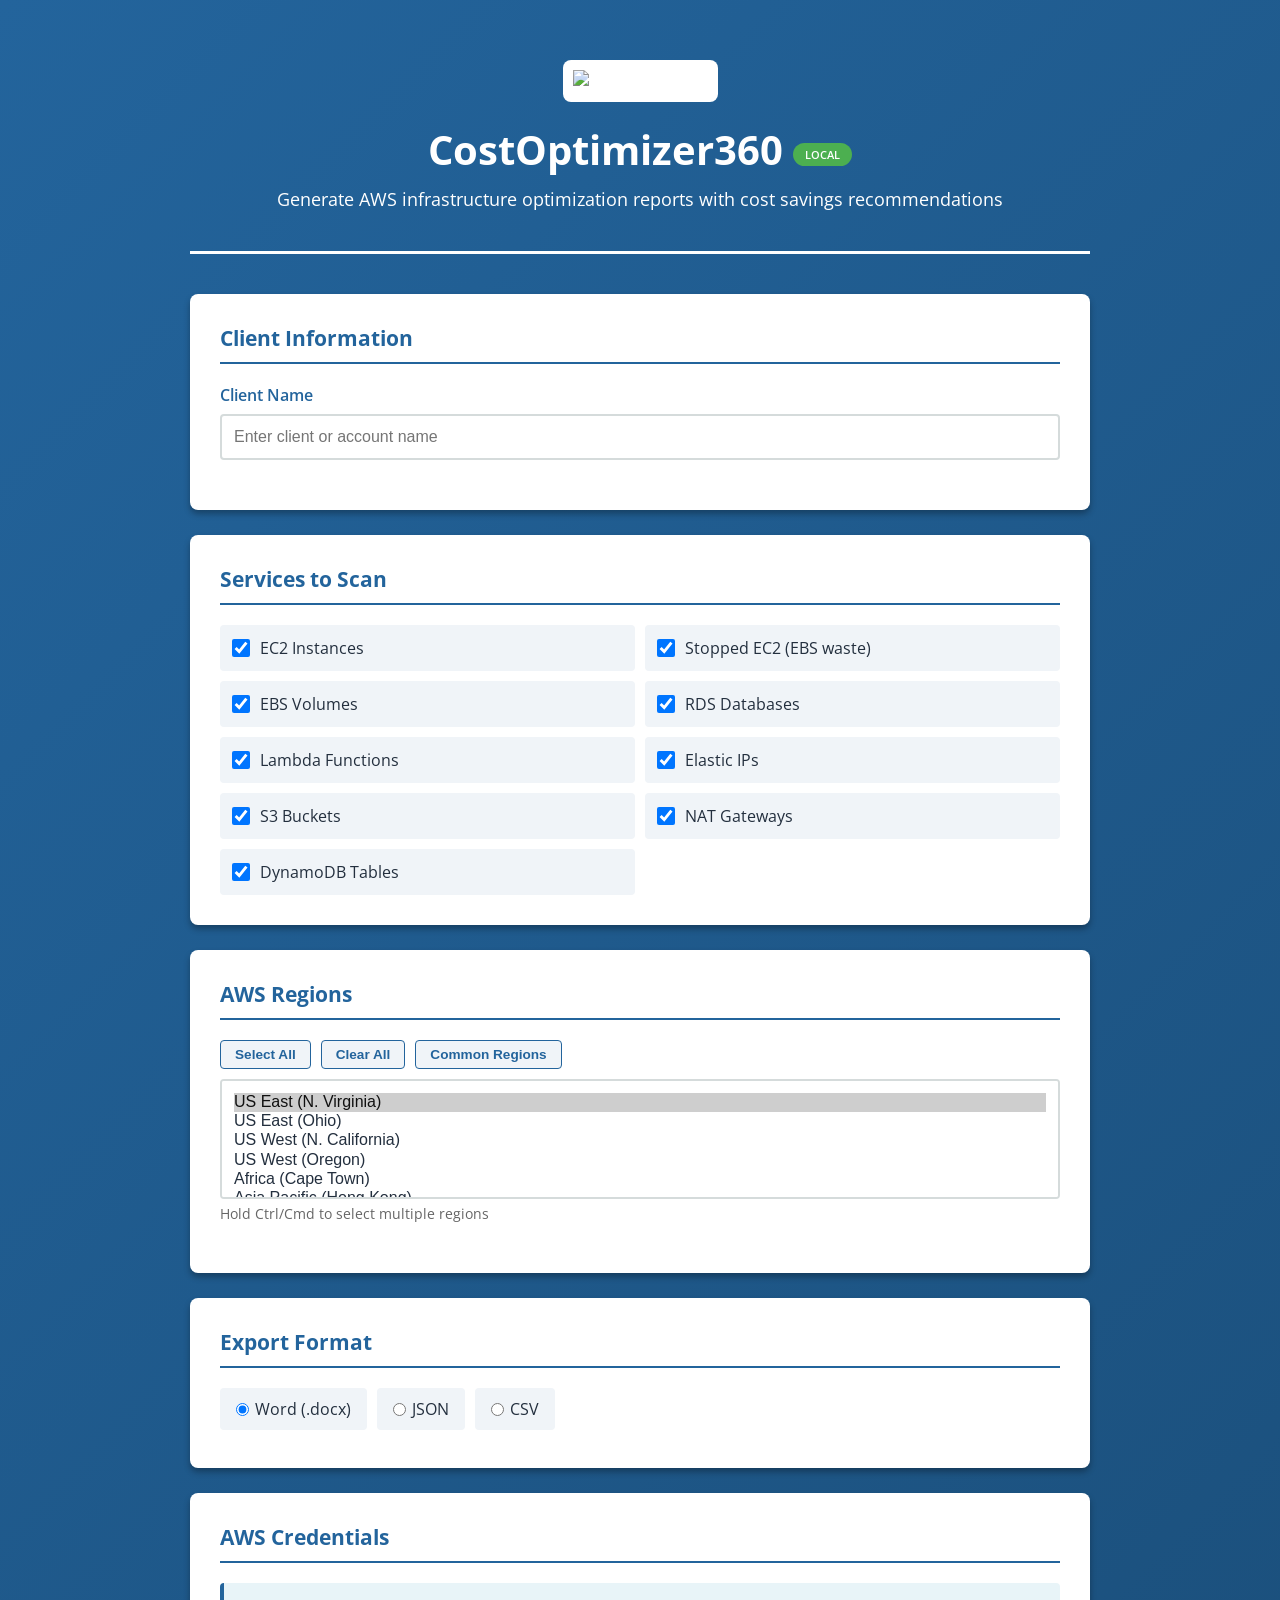
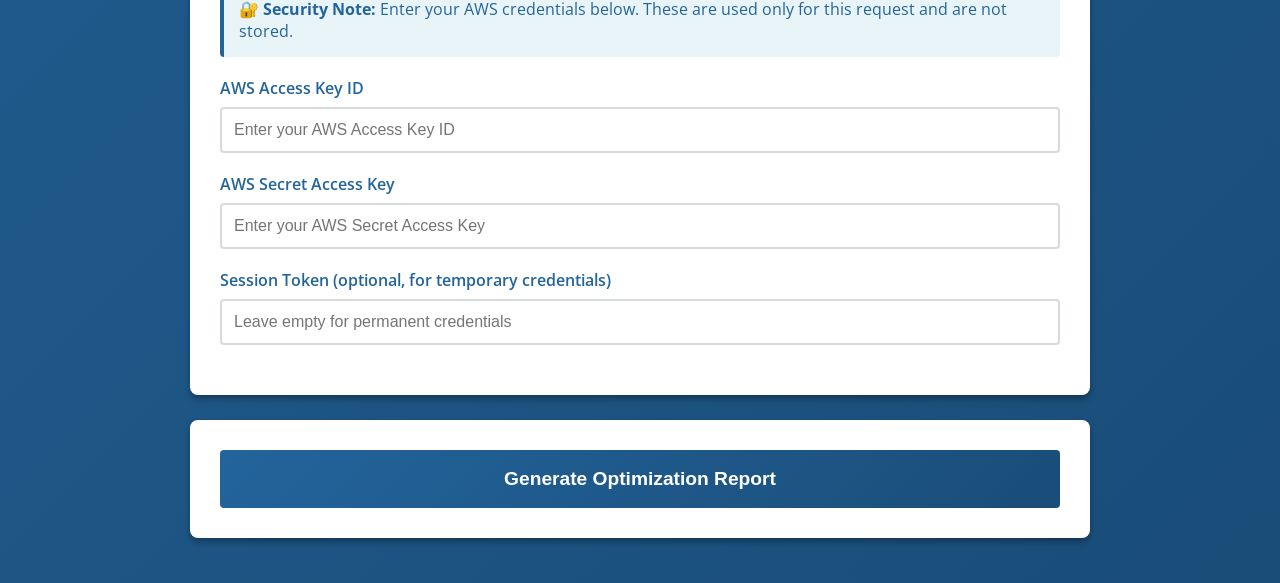
==== commit 65368901: "Update frontends with new services, multi-region, export format, progress bar; update server.py with" ====
--- a/local/web/index.html
+++ b/local/web/index.html
@@ -147,6 +147,55 @@
             font-weight: normal;
             color: #232F3E;
         }
+
+        select[multiple] {
+            height: auto;
+            min-height: 120px;
+        }
+
+        .region-controls {
+            display: flex;
+            gap: 10px;
+            margin-bottom: 10px;
+        }
+
+        .region-controls button {
+            padding: 6px 14px;
+            border: 1px solid #23649c;
+            background: #f0f4f8;
+            color: #23649c;
+            border-radius: 4px;
+            cursor: pointer;
+            font-size: 0.85rem;
+            font-weight: 600;
+        }
+
+        .region-controls button:hover {
+            background: #23649c;
+            color: white;
+        }
+
+        .export-group {
+            display: flex;
+            gap: 10px;
+            margin-top: 10px;
+        }
+
+        .export-group label {
+            display: flex;
+            align-items: center;
+            gap: 6px;
+            padding: 10px 16px;
+            background: #f0f4f8;
+            border-radius: 4px;
+            cursor: pointer;
+            font-weight: normal;
+            color: #232F3E;
+        }
+
+        .export-group input[type="radio"] {
+            width: auto;
+        }
         
         .btn {
             background: #23649c;
@@ -227,6 +276,48 @@
         
         .info-box strong {
             color: #23649c;
+        }
+
+        .progress-bar-container {
+            width: 100%;
+            background: #e0e0e0;
+            border-radius: 4px;
+            margin-top: 10px;
+            overflow: hidden;
+        }
+
+        .progress-bar {
+            height: 24px;
+            background: linear-gradient(135deg, #23649c 0%, #1a4d78 100%);
+            border-radius: 4px;
+            transition: width 0.5s ease;
+            display: flex;
+            align-items: center;
+            justify-content: center;
+            color: white;
+            font-size: 0.8rem;
+            font-weight: 600;
+            min-width: 30px;
+        }
+
+        .savings-summary {
+            margin-top: 15px;
+            padding: 15px;
+            background: #D5F4E6;
+            border-radius: 4px;
+            color: #0F5132;
+        }
+
+        .savings-summary .amount {
+            font-size: 1.3rem;
+            font-weight: 700;
+        }
+
+        .savings-grid {
+            display: grid;
+            grid-template-columns: 1fr 1fr;
+            gap: 10px;
+            margin-top: 10px;
         }
     </style>
 </head>
@@ -254,6 +345,10 @@
                     <label for="ec2">EC2 Instances</label>
                 </div>
                 <div class="checkbox-item">
+                    <input type="checkbox" id="stopped_ec2" value="stopped_ec2" checked>
+                    <label for="stopped_ec2">Stopped EC2 (EBS waste)</label>
+                </div>
+                <div class="checkbox-item">
                     <input type="checkbox" id="ebs" value="ebs" checked>
                     <label for="ebs">EBS Volumes</label>
                 </div>
@@ -269,14 +364,31 @@
                     <input type="checkbox" id="eip" value="eip" checked>
                     <label for="eip">Elastic IPs</label>
                 </div>
+                <div class="checkbox-item">
+                    <input type="checkbox" id="s3" value="s3" checked>
+                    <label for="s3">S3 Buckets</label>
+                </div>
+                <div class="checkbox-item">
+                    <input type="checkbox" id="natgateway" value="natgateway" checked>
+                    <label for="natgateway">NAT Gateways</label>
+                </div>
+                <div class="checkbox-item">
+                    <input type="checkbox" id="dynamodb" value="dynamodb" checked>
+                    <label for="dynamodb">DynamoDB Tables</label>
+                </div>
             </div>
         </div>
 
         <div class="card">
-            <h3>AWS Region</h3>
+            <h3>AWS Regions</h3>
+            <div class="region-controls">
+                <button type="button" onclick="selectAllRegions()">Select All</button>
+                <button type="button" onclick="clearRegions()">Clear All</button>
+                <button type="button" onclick="selectCommonRegions()">Common Regions</button>
+            </div>
             <div class="form-group">
-                <select id="region" required>
-                    <option value="us-east-1">US East (N. Virginia)</option>
+                <select id="regions" multiple required>
+                    <option value="us-east-1" selected>US East (N. Virginia)</option>
                     <option value="us-east-2">US East (Ohio)</option>
                     <option value="us-west-1">US West (N. California)</option>
                     <option value="us-west-2">US West (Oregon)</option>
@@ -306,6 +418,16 @@
                     <option value="me-central-1">Middle East (UAE)</option>
                     <option value="sa-east-1">South America (São Paulo)</option>
                 </select>
+                <p style="font-size: 0.85rem; color: #666; margin-top: 5px;">Hold Ctrl/Cmd to select multiple regions</p>
+            </div>
+        </div>
+
+        <div class="card">
+            <h3>Export Format</h3>
+            <div class="export-group">
+                <label><input type="radio" name="exportFormat" value="docx" checked> Word (.docx)</label>
+                <label><input type="radio" name="exportFormat" value="json"> JSON</label>
+                <label><input type="radio" name="exportFormat" value="csv"> CSV</label>
             </div>
         </div>
         
@@ -331,56 +453,112 @@
         </div>
         
         <div class="card">
-            <button class="btn btn-generate" onclick="generateReport()">Generate Optimization Report</button>
+            <button class="btn btn-generate" id="generateBtn" onclick="generateReport()">Generate Optimization Report</button>
             <div id="status"></div>
+            <div id="progressContainer" style="display: none;">
+                <div class="progress-bar-container">
+                    <div class="progress-bar" id="progressBar" style="width: 0%">0%</div>
+                </div>
+                <p id="progressLabel" style="text-align: center; margin-top: 8px; font-size: 0.9rem; color: #666;">Initializing...</p>
+            </div>
+            <div id="savingsSummary" style="display: none;"></div>
         </div>
     </div>
 
     <script>
         // Use relative path for local server
         const API_ENDPOINT = '/api/generate';
-        
+        const PROGRESS_ENDPOINT = '/api/progress';
+
+        function selectAllRegions() {
+            const select = document.getElementById('regions');
+            for (let opt of select.options) opt.selected = true;
+        }
+
+        function clearRegions() {
+            const select = document.getElementById('regions');
+            for (let opt of select.options) opt.selected = false;
+        }
+
+        function selectCommonRegions() {
+            const common = ['us-east-1', 'us-west-2', 'eu-west-1', 'ap-southeast-1'];
+            const select = document.getElementById('regions');
+            for (let opt of select.options) {
+                opt.selected = common.includes(opt.value);
+            }
+        }
+        
+        let pollInterval = null;
+
         async function generateReport() {
             const status = document.getElementById('status');
+            const progressContainer = document.getElementById('progressContainer');
+            const savingsSummary = document.getElementById('savingsSummary');
+            const generateBtn = document.getElementById('generateBtn');
+            
             status.className = 'status loading';
-            status.textContent = 'Generating report... This may take 1-2 minutes.';
+            status.textContent = 'Starting scan...';
+            progressContainer.style.display = 'block';
+            savingsSummary.style.display = 'none';
+            generateBtn.disabled = true;
             
             const clientName = document.getElementById('clientName').value.trim();
-            const region = document.getElementById('region').value;
             const accessKeyId = document.getElementById('accessKeyId').value.trim();
             const secretAccessKey = document.getElementById('secretAccessKey').value.trim();
             const sessionToken = document.getElementById('sessionToken').value.trim();
+            const exportFormat = document.querySelector('input[name="exportFormat"]:checked').value;
+            
+            // Get selected regions
+            const regionsSelect = document.getElementById('regions');
+            const regions = Array.from(regionsSelect.selectedOptions).map(opt => opt.value);
             
             // Get selected services
             const services = [];
-            document.querySelectorAll('.checkbox-item input[type="checkbox"]:checked').forEach(cb => {
+            document.querySelectorAll('.checkbox-group input[type="checkbox"]:checked').forEach(cb => {
                 services.push(cb.value);
             });
             
             if (!clientName) {
                 status.className = 'status error';
                 status.textContent = 'Please provide client name';
+                progressContainer.style.display = 'none';
+                generateBtn.disabled = false;
                 return;
             }
             
             if (services.length === 0) {
                 status.className = 'status error';
                 status.textContent = 'Please select at least one service to scan';
+                progressContainer.style.display = 'none';
+                generateBtn.disabled = false;
+                return;
+            }
+
+            if (regions.length === 0) {
+                status.className = 'status error';
+                status.textContent = 'Please select at least one region';
+                progressContainer.style.display = 'none';
+                generateBtn.disabled = false;
                 return;
             }
             
             if (!accessKeyId || !secretAccessKey) {
                 status.className = 'status error';
                 status.textContent = 'Please provide AWS credentials';
+                progressContainer.style.display = 'none';
+                generateBtn.disabled = false;
                 return;
             }
             
             const requestBody = {
                 clientName: clientName,
-                region: region,
+                regions: regions,
+                region: regions[0],
                 services: services,
+                exportFormat: exportFormat,
                 accessKeyId: accessKeyId,
-                secretAccessKey: secretAccessKey
+                secretAccessKey: secretAccessKey,
+                async: true
             };
             
             if (sessionToken) {
@@ -396,23 +574,117 @@
                 
                 const data = await response.json();
                 
-                if (response.ok) {
-                    const blob = base64ToBlob(data.file, 'application/vnd.openxmlformats-officedocument.wordprocessingml.document');
-                    const url = URL.createObjectURL(blob);
-                    const a = document.createElement('a');
-                    a.href = url;
-                    a.download = data.filename;
-                    a.click();
-                    status.className = 'status success';
-                    status.textContent = 'Report generated successfully!';
+                if (response.ok && data.scanId) {
+                    // Start polling for progress
+                    pollProgress(data.scanId);
+                } else if (response.ok && data.file) {
+                    // Synchronous response
+                    handleComplete(data);
                 } else {
                     status.className = 'status error';
                     status.textContent = `Error: ${data.message || data.error || 'Unknown error'}`;
+                    progressContainer.style.display = 'none';
+                    generateBtn.disabled = false;
                 }
             } catch (error) {
                 status.className = 'status error';
                 status.textContent = `Error: ${error.message}`;
-            }
+                progressContainer.style.display = 'none';
+                generateBtn.disabled = false;
+            }
+        }
+
+        function pollProgress(scanId) {
+            const status = document.getElementById('status');
+            const progressBar = document.getElementById('progressBar');
+            const progressLabel = document.getElementById('progressLabel');
+
+            pollInterval = setInterval(async () => {
+                try {
+                    const response = await fetch(`${PROGRESS_ENDPOINT}/${scanId}`);
+                    const data = await response.json();
+
+                    if (data.status === 'scanning' || data.status === 'generating') {
+                        const pct = data.progress || 0;
+                        progressBar.style.width = pct + '%';
+                        progressBar.textContent = pct + '%';
+                        progressLabel.textContent = `Scanning: ${data.current_service || '...'}`;
+                        status.textContent = `Scanning: ${data.current_service || '...'}`;
+                    } else if (data.status === 'complete') {
+                        clearInterval(pollInterval);
+                        handleComplete(data.result);
+                    } else if (data.status === 'error') {
+                        clearInterval(pollInterval);
+                        status.className = 'status error';
+                        status.textContent = `Error: ${data.error}`;
+                        document.getElementById('progressContainer').style.display = 'none';
+                        document.getElementById('generateBtn').disabled = false;
+                    }
+                } catch (err) {
+                    // Silently retry on network errors
+                }
+            }, 1000);
+        }
+
+        function handleComplete(data) {
+            const status = document.getElementById('status');
+            const progressBar = document.getElementById('progressBar');
+            const progressLabel = document.getElementById('progressLabel');
+            const savingsSummary = document.getElementById('savingsSummary');
+            const generateBtn = document.getElementById('generateBtn');
+
+            progressBar.style.width = '100%';
+            progressBar.textContent = '100%';
+            progressLabel.textContent = 'Complete!';
+
+            const blob = base64ToBlob(data.file, getMimeType(data.filename));
+            const url = URL.createObjectURL(blob);
+            const a = document.createElement('a');
+            a.href = url;
+            a.download = data.filename;
+            a.click();
+            
+            status.className = 'status success';
+            status.textContent = 'Report generated successfully!';
+            generateBtn.disabled = false;
+
+            // Show savings summary
+            if (data.totalMonthlySavings !== undefined) {
+                let countsHtml = '';
+                if (data.recommendationCounts) {
+                    const labels = {ec2: 'EC2', stopped_ec2: 'Stopped EC2', ebs: 'EBS', rds: 'RDS', lambda: 'Lambda', eip: 'EIP', s3: 'S3', natgateway: 'NAT Gateway', dynamodb: 'DynamoDB'};
+                    for (const [key, count] of Object.entries(data.recommendationCounts)) {
+                        if (count > 0) {
+                            countsHtml += `<div>${labels[key] || key}: ${count} recommendation(s)</div>`;
+                        }
+                    }
+                }
+
+                let riHtml = '';
+                if (data.riSpCoverage && data.riSpCoverage.total_running_instances > 0) {
+                    riHtml = `<div style="margin-top:10px; padding-top:10px; border-top:1px solid #0F5132;">
+                        <strong>RI/SP Coverage:</strong> ${data.riSpCoverage.ri_coverage_pct}% of EC2 instances covered by Reserved Instances
+                        (${data.riSpCoverage.ri_covered_instances}/${data.riSpCoverage.total_running_instances})
+                    </div>`;
+                }
+
+                savingsSummary.innerHTML = `
+                    <div class="savings-summary">
+                        <div class="savings-grid">
+                            <div><strong>Monthly Savings:</strong><br><span class="amount">$${data.totalMonthlySavings.toLocaleString(undefined, {minimumFractionDigits:2})}</span></div>
+                            <div><strong>Annual Savings:</strong><br><span class="amount">$${data.totalAnnualSavings.toLocaleString(undefined, {minimumFractionDigits:2})}</span></div>
+                        </div>
+                        <div style="margin-top: 10px;">${countsHtml}</div>
+                        ${riHtml}
+                    </div>`;
+                savingsSummary.style.display = 'block';
+            }
+        }
+
+        function getMimeType(filename) {
+            if (filename.endsWith('.json')) return 'application/json';
+            if (filename.endsWith('.csv')) return 'text/csv';
+            return 'application/vnd.openxmlformats-officedocument.wordprocessingml.document';
         }
         
         function base64ToBlob(base64, type) {
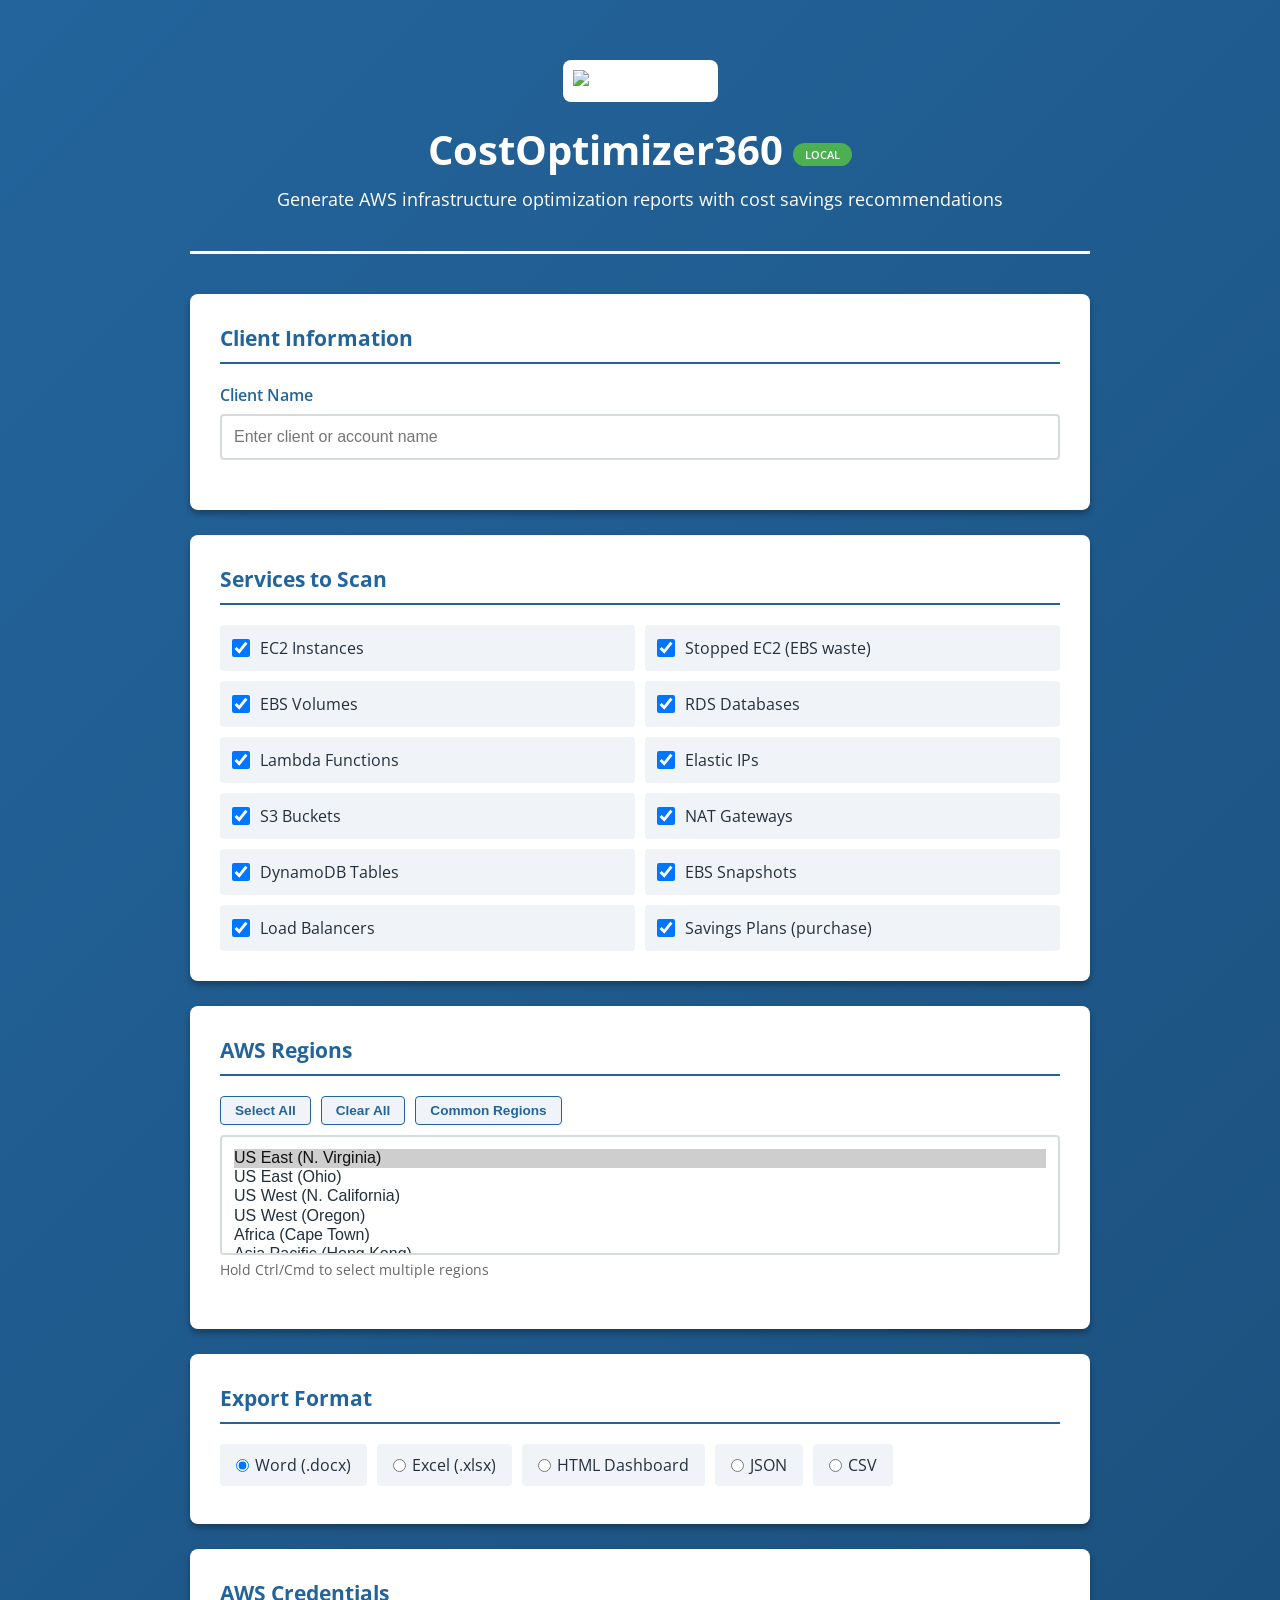
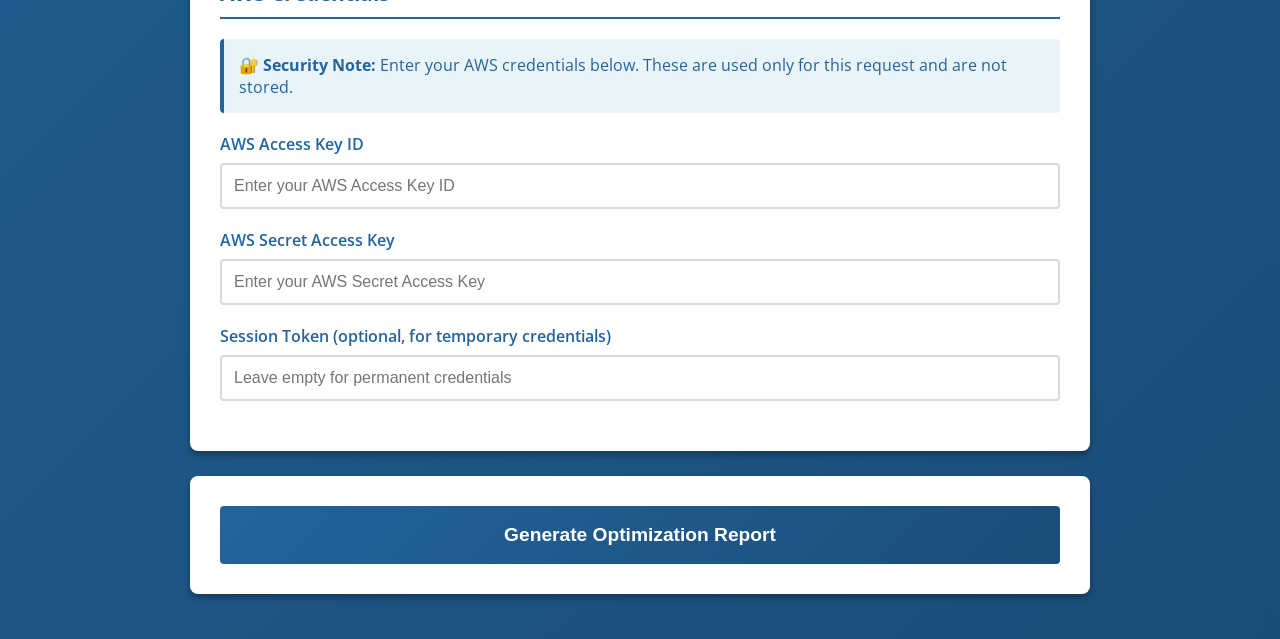
==== commit e8f66d7b: "v2: accuracy fixes, new scanners, interactive dashboard Accuracy: - Fix inverted Compute Optimizer o" ====
--- a/local/web/index.html
+++ b/local/web/index.html
@@ -5,6 +5,8 @@
     <meta name="viewport" content="width=device-width, initial-scale=1.0">
     <title>CostOptimizer360</title>
     <link href="https://fonts.googleapis.com/css2?family=Amazon+Ember:wght@400;700&family=Open+Sans:wght@400;600&display=swap" rel="stylesheet">
+    <link href="dashboard.css" rel="stylesheet">
+    <script src="https://cdn.jsdelivr.net/npm/chart.js@4.4.1/dist/chart.umd.min.js" integrity="sha384-9nhczxUqK87bcKHh20fSQcTGD4qq5GhayNYSYWqwBkINBhOfQLg/P5HG5lF1urn4" crossorigin="anonymous" referrerpolicy="no-referrer"></script>
     <style>
         * {
             margin: 0;
@@ -375,6 +377,18 @@
                 <div class="checkbox-item">
                     <input type="checkbox" id="dynamodb" value="dynamodb" checked>
                     <label for="dynamodb">DynamoDB Tables</label>
+                </div>
+                <div class="checkbox-item">
+                    <input type="checkbox" id="ebs_snapshot" value="ebs_snapshot" checked>
+                    <label for="ebs_snapshot">EBS Snapshots</label>
+                </div>
+                <div class="checkbox-item">
+                    <input type="checkbox" id="elb" value="elb" checked>
+                    <label for="elb">Load Balancers</label>
+                </div>
+                <div class="checkbox-item">
+                    <input type="checkbox" id="commitments" value="commitments" checked>
+                    <label for="commitments">Savings Plans (purchase)</label>
                 </div>
             </div>
         </div>
@@ -426,6 +440,8 @@
             <h3>Export Format</h3>
             <div class="export-group">
                 <label><input type="radio" name="exportFormat" value="docx" checked> Word (.docx)</label>
+                <label><input type="radio" name="exportFormat" value="xlsx"> Excel (.xlsx)</label>
+                <label><input type="radio" name="exportFormat" value="html"> HTML Dashboard</label>
                 <label><input type="radio" name="exportFormat" value="json"> JSON</label>
                 <label><input type="radio" name="exportFormat" value="csv"> CSV</label>
             </div>
@@ -465,6 +481,11 @@
         </div>
     </div>
 
+    <div id="dashboardWrap" style="display:none; max-width:1200px; margin:24px auto 40px; padding:0 20px;">
+        <div class="co-dash" id="dashboard"></div>
+    </div>
+
+    <script src="dashboard.js"></script>
     <script>
         // Use relative path for local server
         const API_ENDPOINT = '/api/generate';
@@ -652,7 +673,7 @@
             if (data.totalMonthlySavings !== undefined) {
                 let countsHtml = '';
                 if (data.recommendationCounts) {
-                    const labels = {ec2: 'EC2', stopped_ec2: 'Stopped EC2', ebs: 'EBS', rds: 'RDS', lambda: 'Lambda', eip: 'EIP', s3: 'S3', natgateway: 'NAT Gateway', dynamodb: 'DynamoDB'};
+                    const labels = {ec2: 'EC2', stopped_ec2: 'Stopped EC2', ebs: 'EBS', ebs_snapshot: 'EBS Snapshots', rds: 'RDS', lambda: 'Lambda', eip: 'EIP', s3: 'S3', natgateway: 'NAT Gateway', dynamodb: 'DynamoDB', elb: 'Load Balancers', savings_plan: 'Savings Plans'};
                     for (const [key, count] of Object.entries(data.recommendationCounts)) {
                         if (count > 0) {
                             countsHtml += `<div>${labels[key] || key}: ${count} recommendation(s)</div>`;
@@ -679,6 +700,18 @@
                     </div>`;
                 savingsSummary.style.display = 'block';
             }
+
+            // Render the interactive dashboard from the full recommendations payload.
+            if (data.recommendations && window.CostOpt360) {
+                try {
+                    CostOpt360.renderDashboard(data, 'dashboard');
+                    const wrap = document.getElementById('dashboardWrap');
+                    wrap.style.display = 'block';
+                    wrap.scrollIntoView({ behavior: 'smooth' });
+                } catch (e) {
+                    console.error('Dashboard render failed:', e);
+                }
+            }
         }
 
         function getMimeType(filename) {
--- a/local/web/dashboard.css
+++ b/local/web/dashboard.css
@@ -0,0 +1,41 @@
+
+.co-dash { --brand:#23649c; --brand-dark:#1a4d78; --ink:#20303f; --muted:#64748b;
+  --good:#0f7b3f; --warn:#b45309; --bad:#b91c1c; --card:#ffffff; --line:#e2e8f0;
+  color:var(--ink); font-family:'Open Sans','Amazon Ember',Arial,sans-serif; }
+.co-dash *{box-sizing:border-box;}
+.co-kpis{display:grid;grid-template-columns:repeat(auto-fit,minmax(180px,1fr));gap:14px;margin-bottom:22px;}
+.co-kpi{background:var(--card);border:1px solid var(--line);border-radius:12px;padding:18px 20px;
+  box-shadow:0 1px 3px rgba(15,23,42,.06);}
+.co-kpi .v{font-size:1.7rem;font-weight:700;line-height:1.1;}
+.co-kpi .l{font-size:.8rem;color:var(--muted);margin-top:6px;text-transform:uppercase;letter-spacing:.04em;}
+.co-kpi.good .v{color:var(--good);} .co-kpi.brand .v{color:var(--brand);}
+.co-kpi.warn .v{color:var(--warn);} .co-kpi.bad .v{color:var(--bad);}
+.co-charts{display:grid;grid-template-columns:repeat(auto-fit,minmax(300px,1fr));gap:18px;margin-bottom:24px;}
+.co-chartcard{background:var(--card);border:1px solid var(--line);border-radius:12px;padding:16px;
+  box-shadow:0 1px 3px rgba(15,23,42,.06);}
+.co-chartcard h4{margin:0 0 12px;font-size:.95rem;color:var(--brand-dark);}
+.co-chartcard .cwrap{position:relative;height:240px;}
+.co-controls{display:flex;flex-wrap:wrap;gap:10px;align-items:center;margin-bottom:14px;}
+.co-controls input,.co-controls select{padding:9px 12px;border:1px solid var(--line);border-radius:8px;
+  font-size:.9rem;background:#fff;color:var(--ink);}
+.co-controls input[type=search]{flex:1;min-width:200px;}
+.co-tablewrap{background:var(--card);border:1px solid var(--line);border-radius:12px;overflow:hidden;
+  box-shadow:0 1px 3px rgba(15,23,42,.06);}
+.co-table{width:100%;border-collapse:collapse;font-size:.86rem;}
+.co-table th{background:#f1f5f9;text-align:left;padding:11px 12px;font-weight:700;color:var(--brand-dark);
+  cursor:pointer;white-space:nowrap;border-bottom:1px solid var(--line);user-select:none;}
+.co-table th:hover{background:#e2e8f0;}
+.co-table td{padding:10px 12px;border-bottom:1px solid var(--line);vertical-align:top;}
+.co-table tr.co-row:hover{background:#f8fafc;cursor:pointer;}
+.co-table tr.co-detail td{background:#f8fafc;color:var(--muted);font-size:.82rem;}
+.co-table tr.co-detail pre{background:#0f172a;color:#e2e8f0;padding:12px;border-radius:8px;overflow:auto;
+  font-size:.8rem;white-space:pre-wrap;word-break:break-word;margin:8px 0 0;}
+.co-money{font-weight:700;color:var(--good);white-space:nowrap;}
+.co-pill{display:inline-block;padding:2px 9px;border-radius:999px;font-size:.72rem;font-weight:700;}
+.co-pill.High,.co-pill.h{background:#fee2e2;color:#991b1b;}
+.co-pill.Medium,.co-pill.m{background:#fef3c7;color:#92400e;}
+.co-pill.Low,.co-pill.l{background:#dcfce7;color:#166534;}
+.co-pill.qw{background:#dbeafe;color:#1e40af;}
+.co-empty{padding:40px;text-align:center;color:var(--muted);}
+.co-sec-title{font-size:1.05rem;color:var(--brand-dark);font-weight:700;margin:4px 0 12px;}
+@media print{.co-controls{display:none;} .co-table tr.co-detail{display:table-row!important;}}
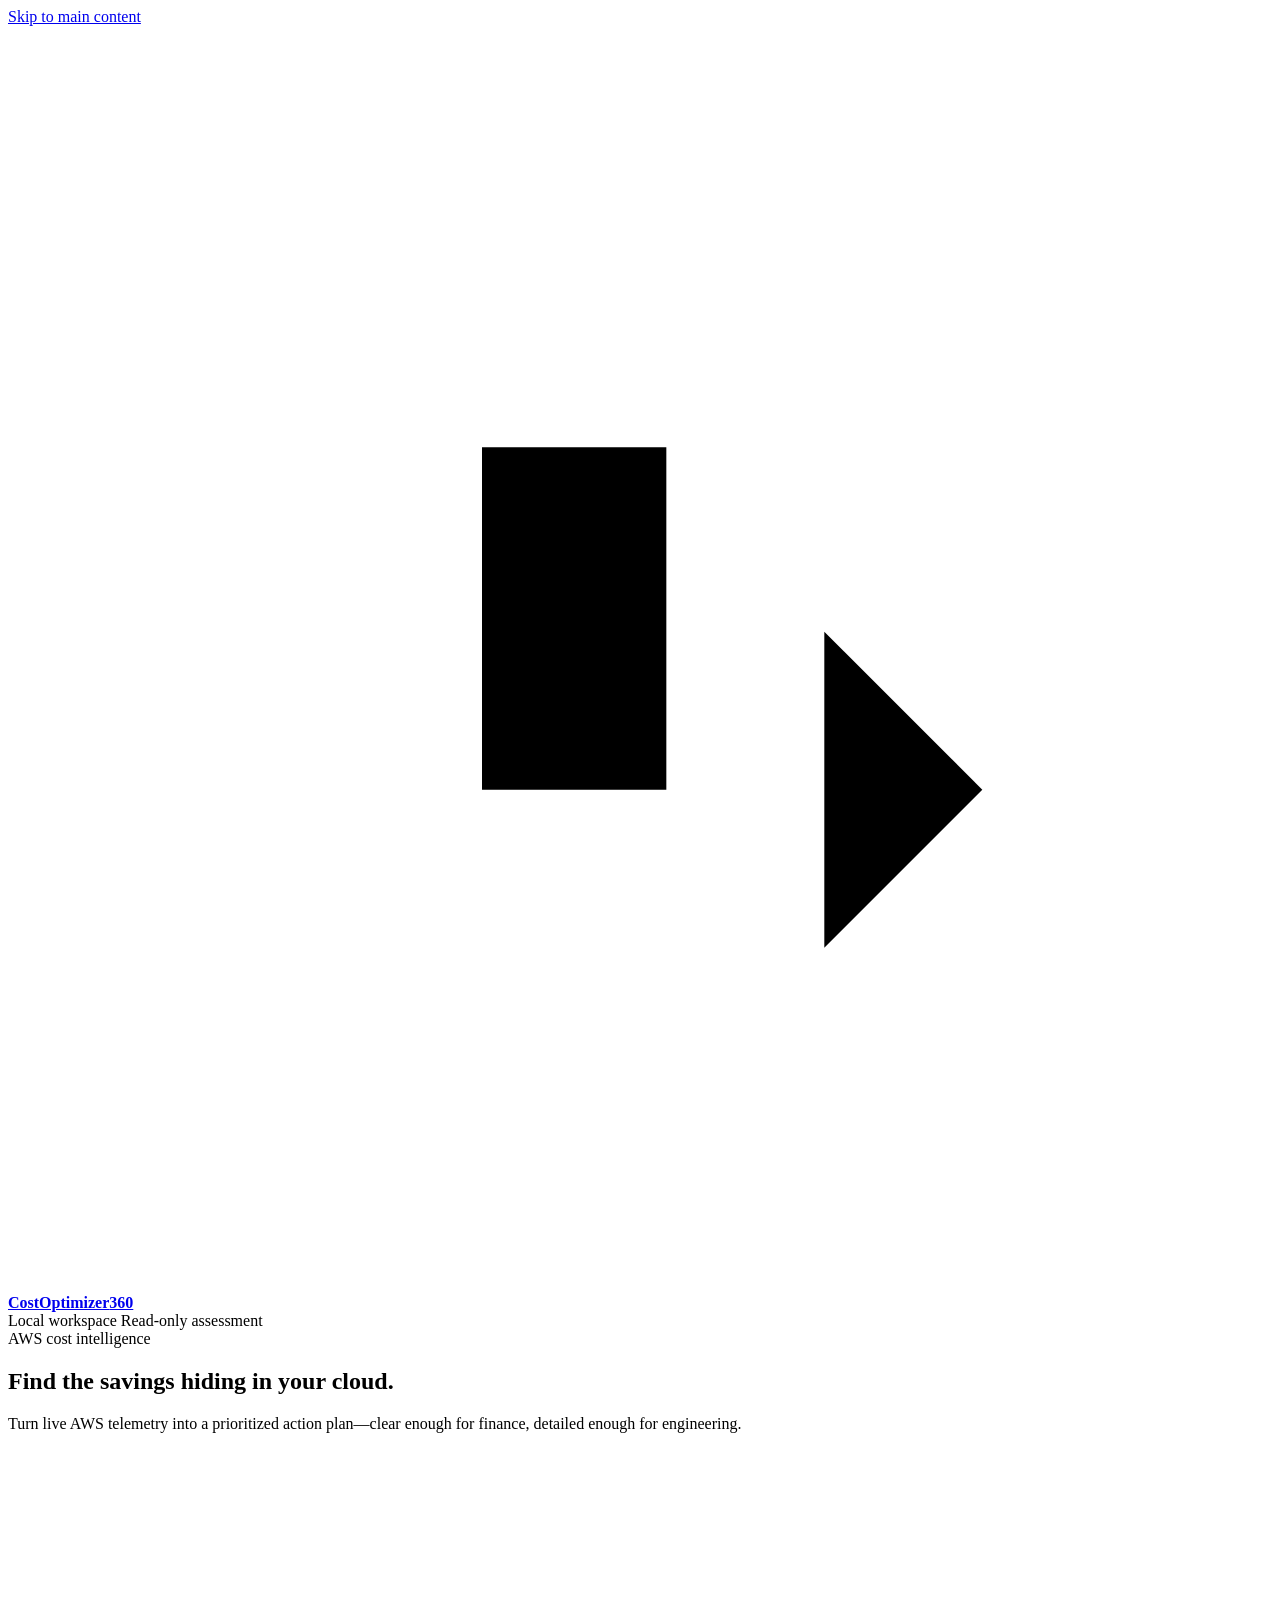
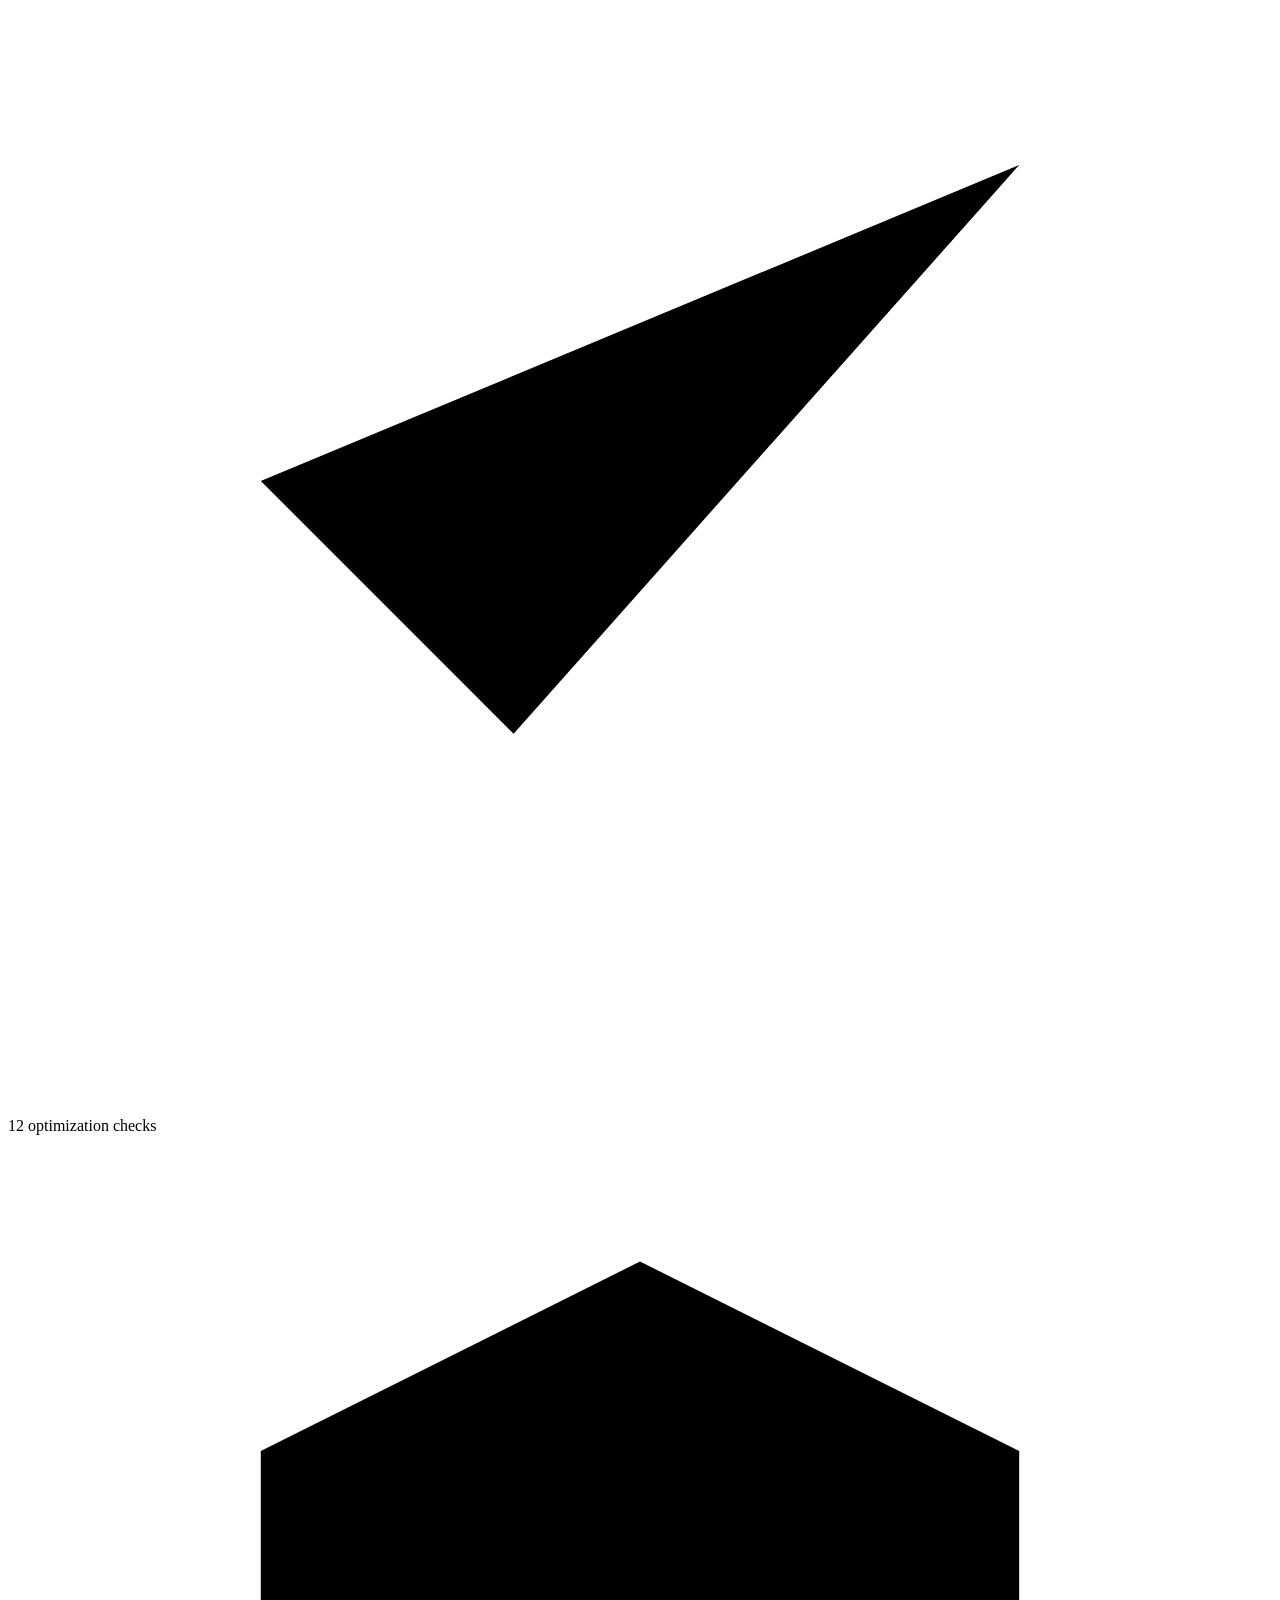
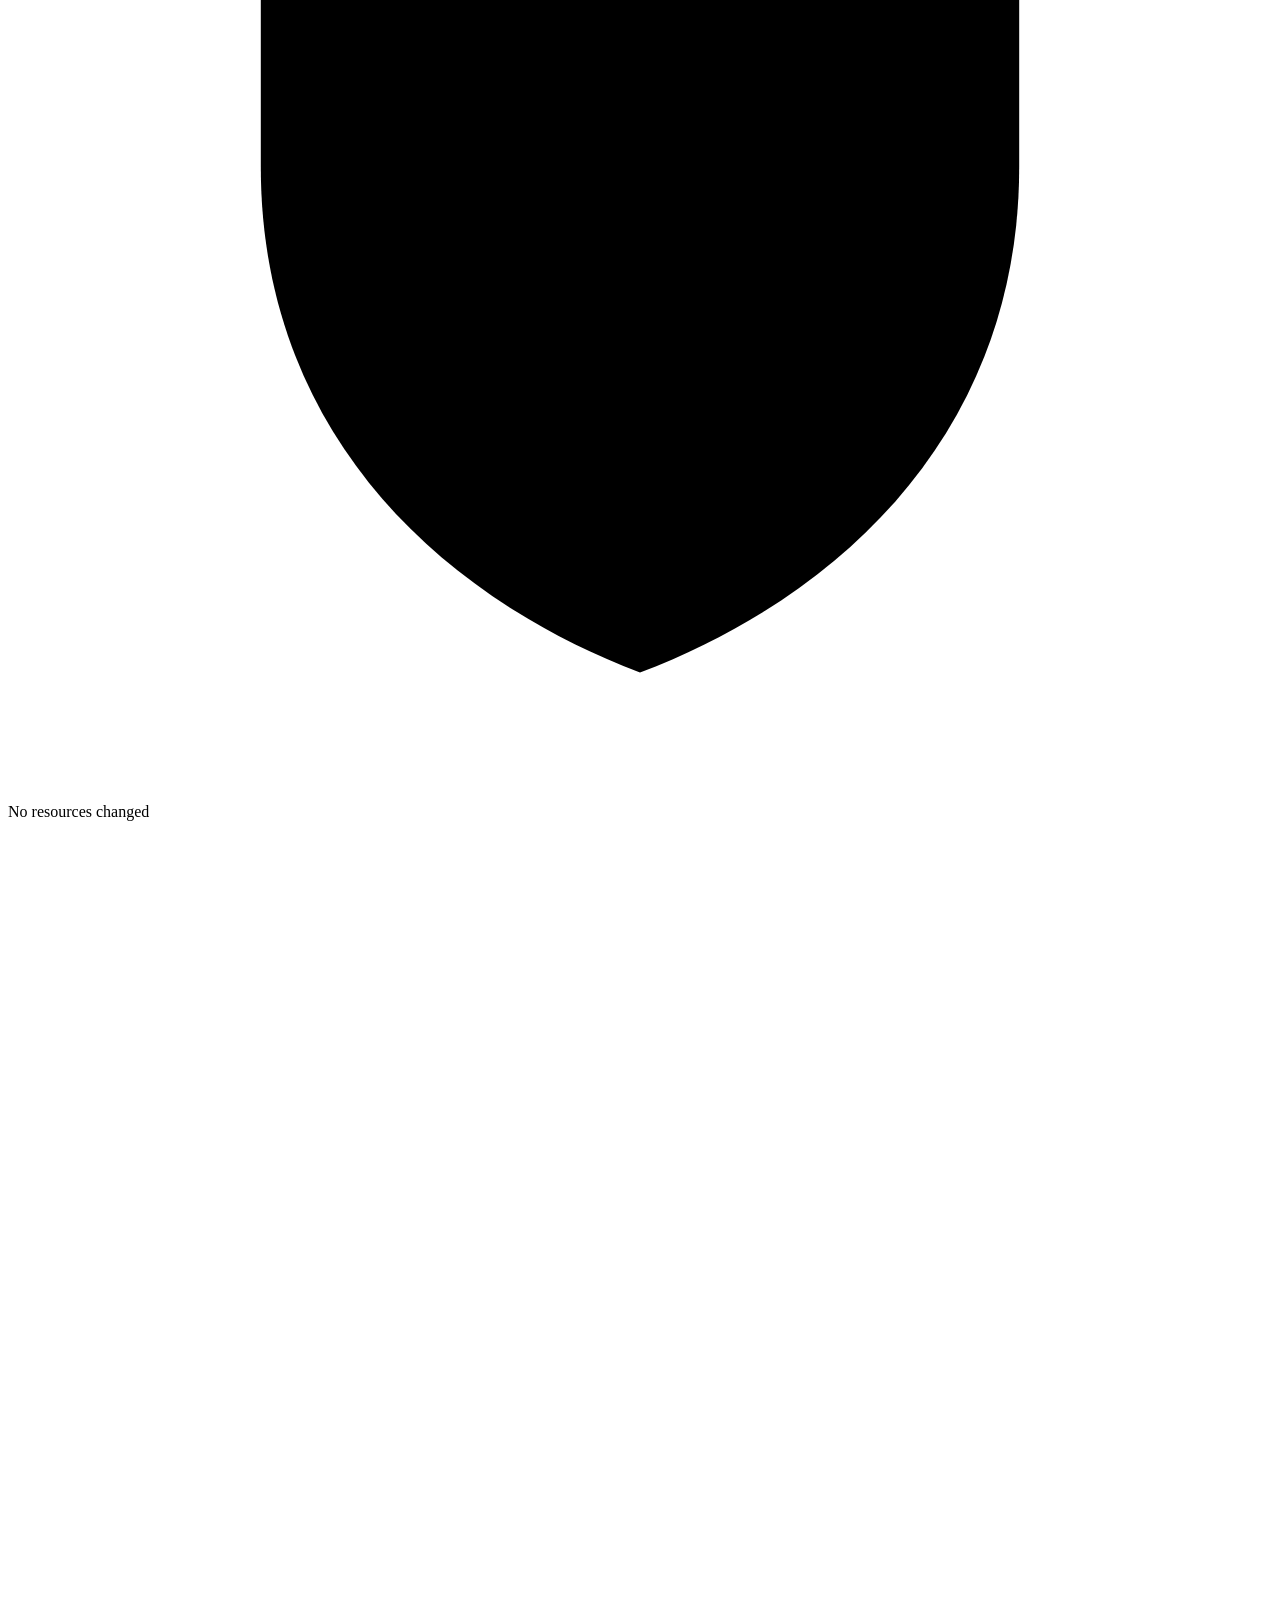
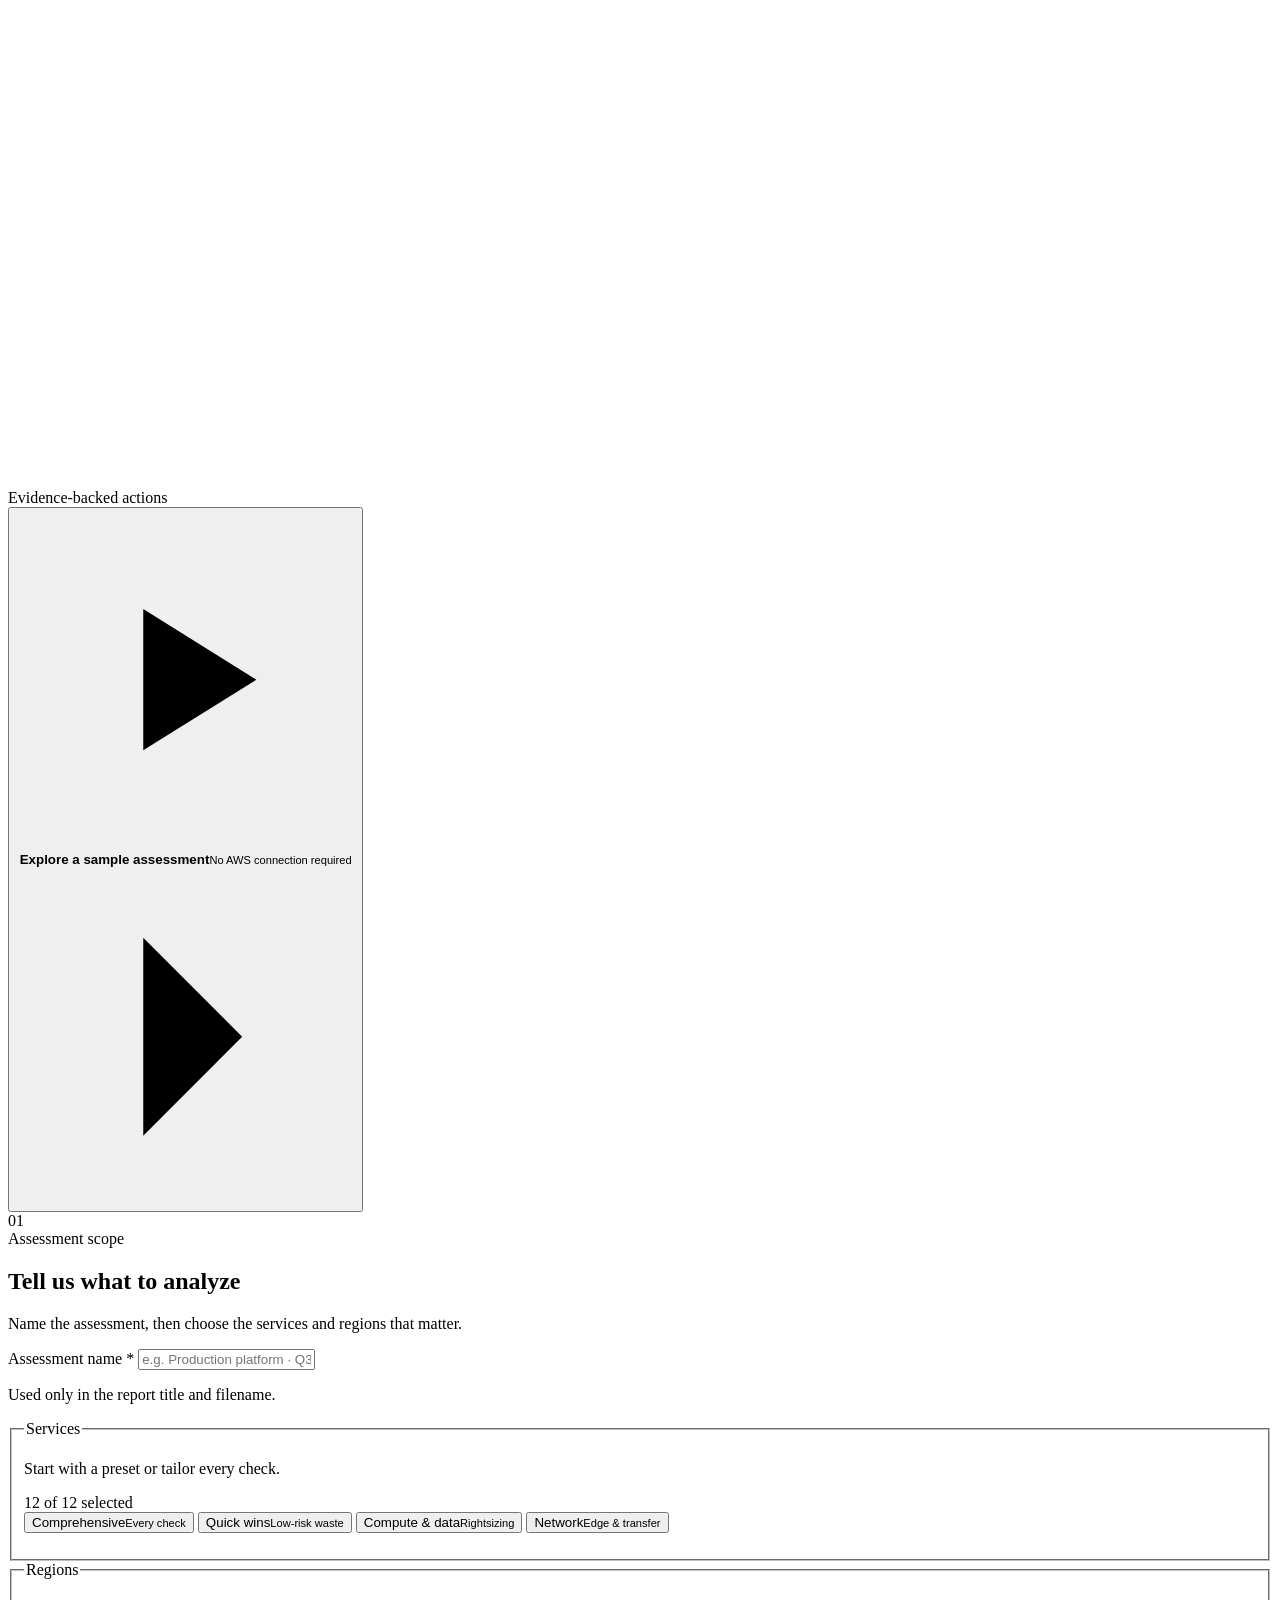
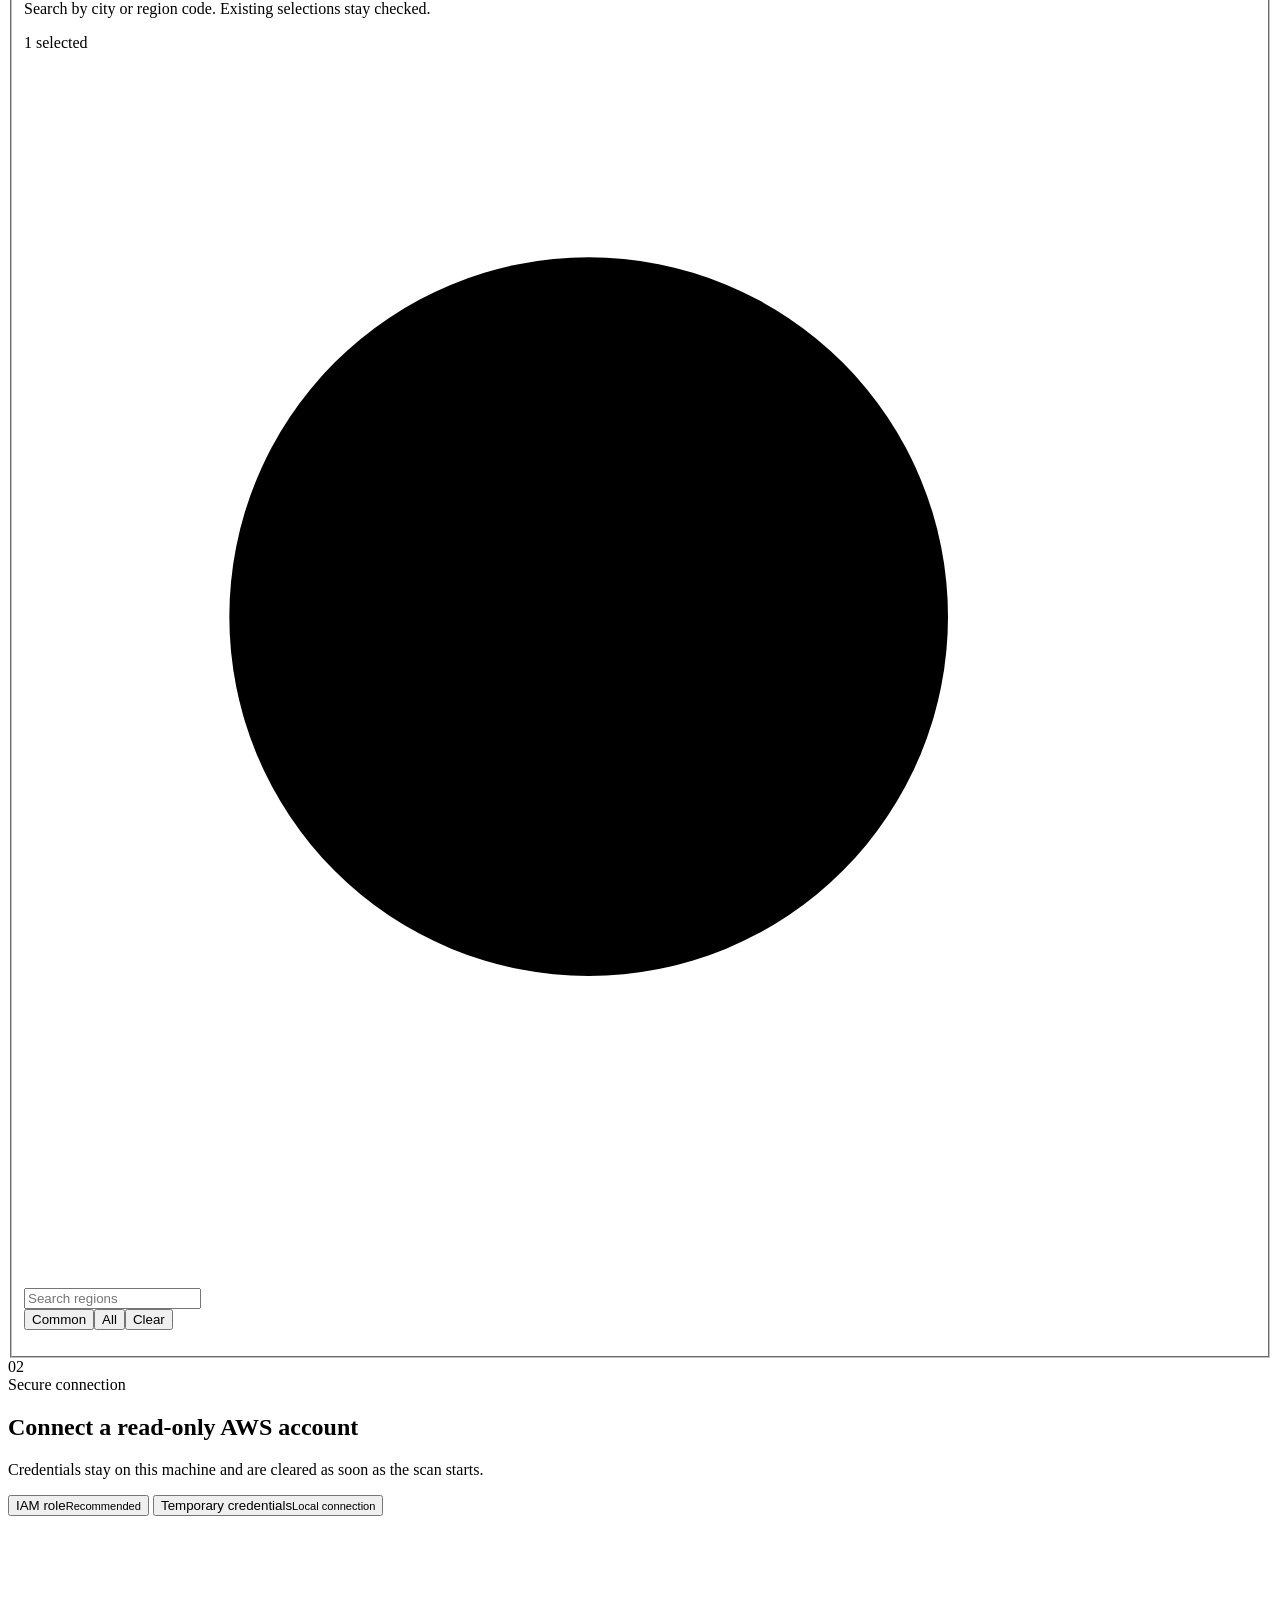
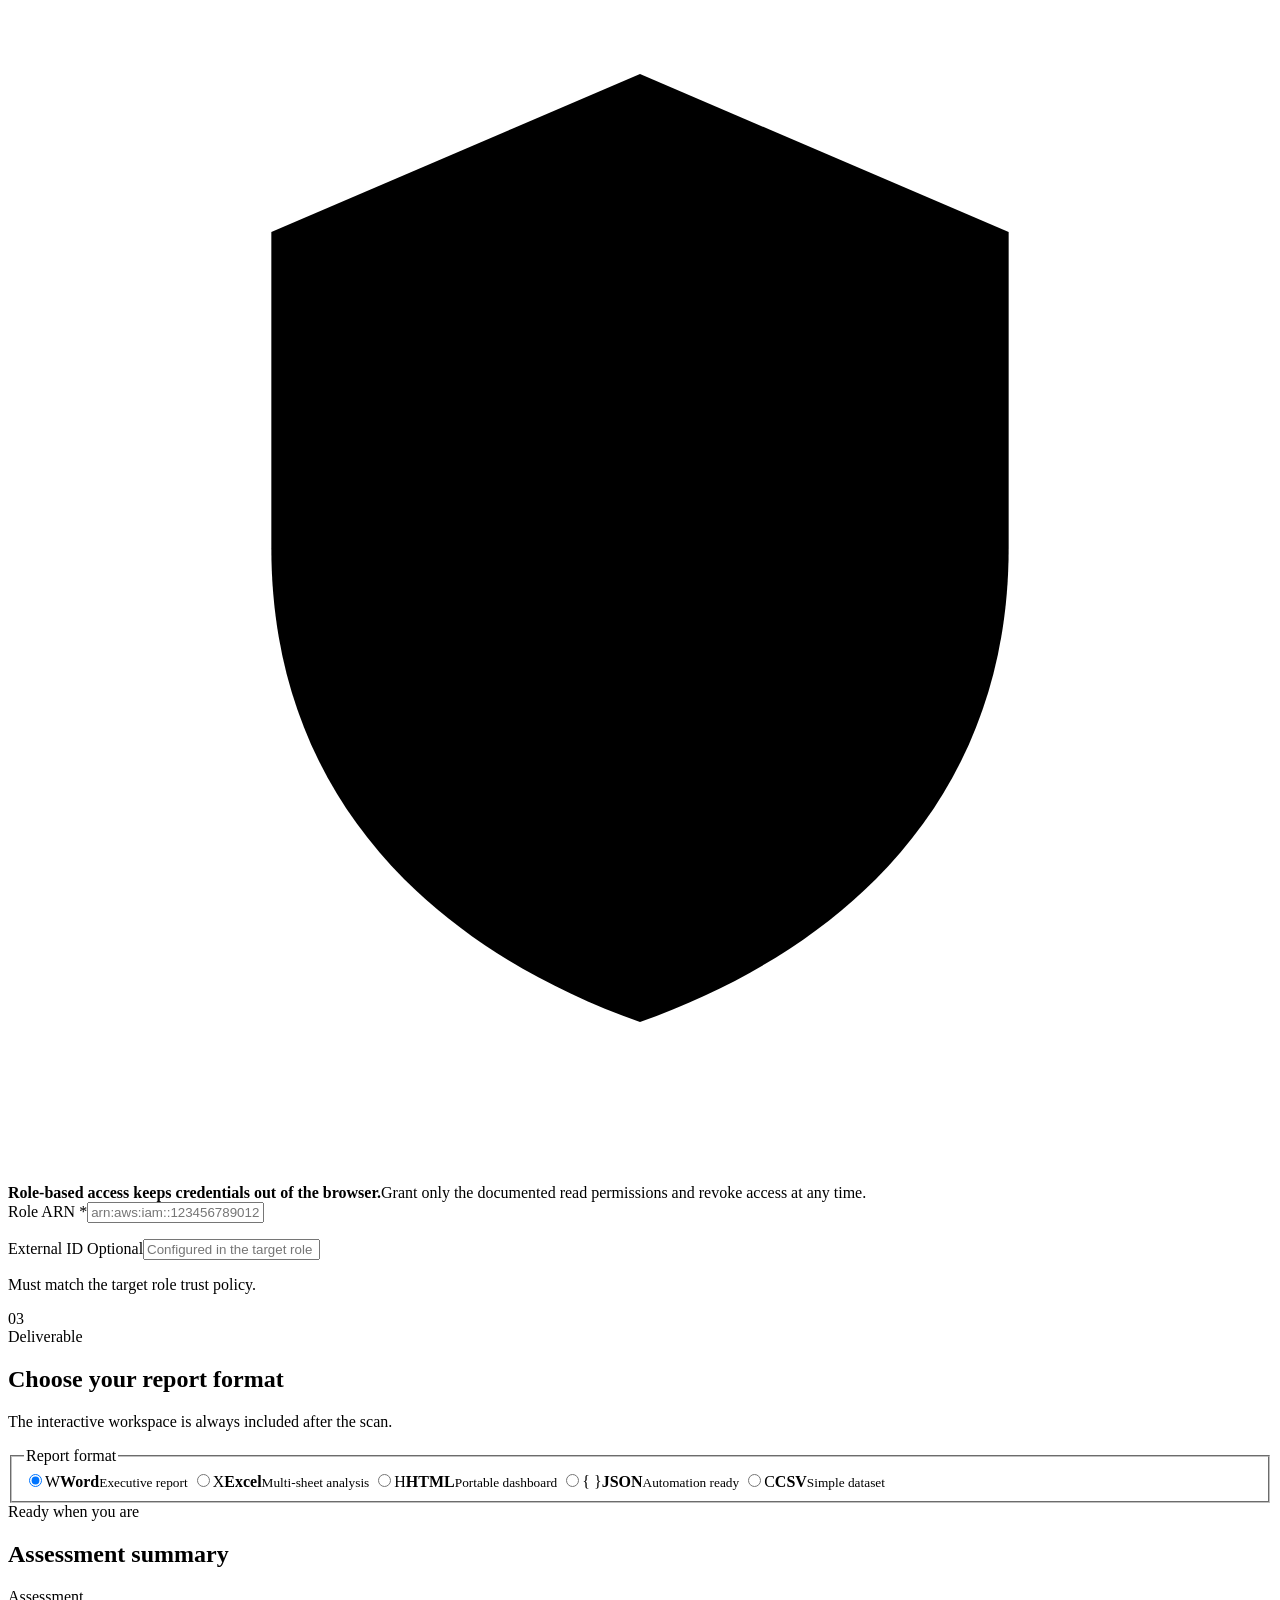
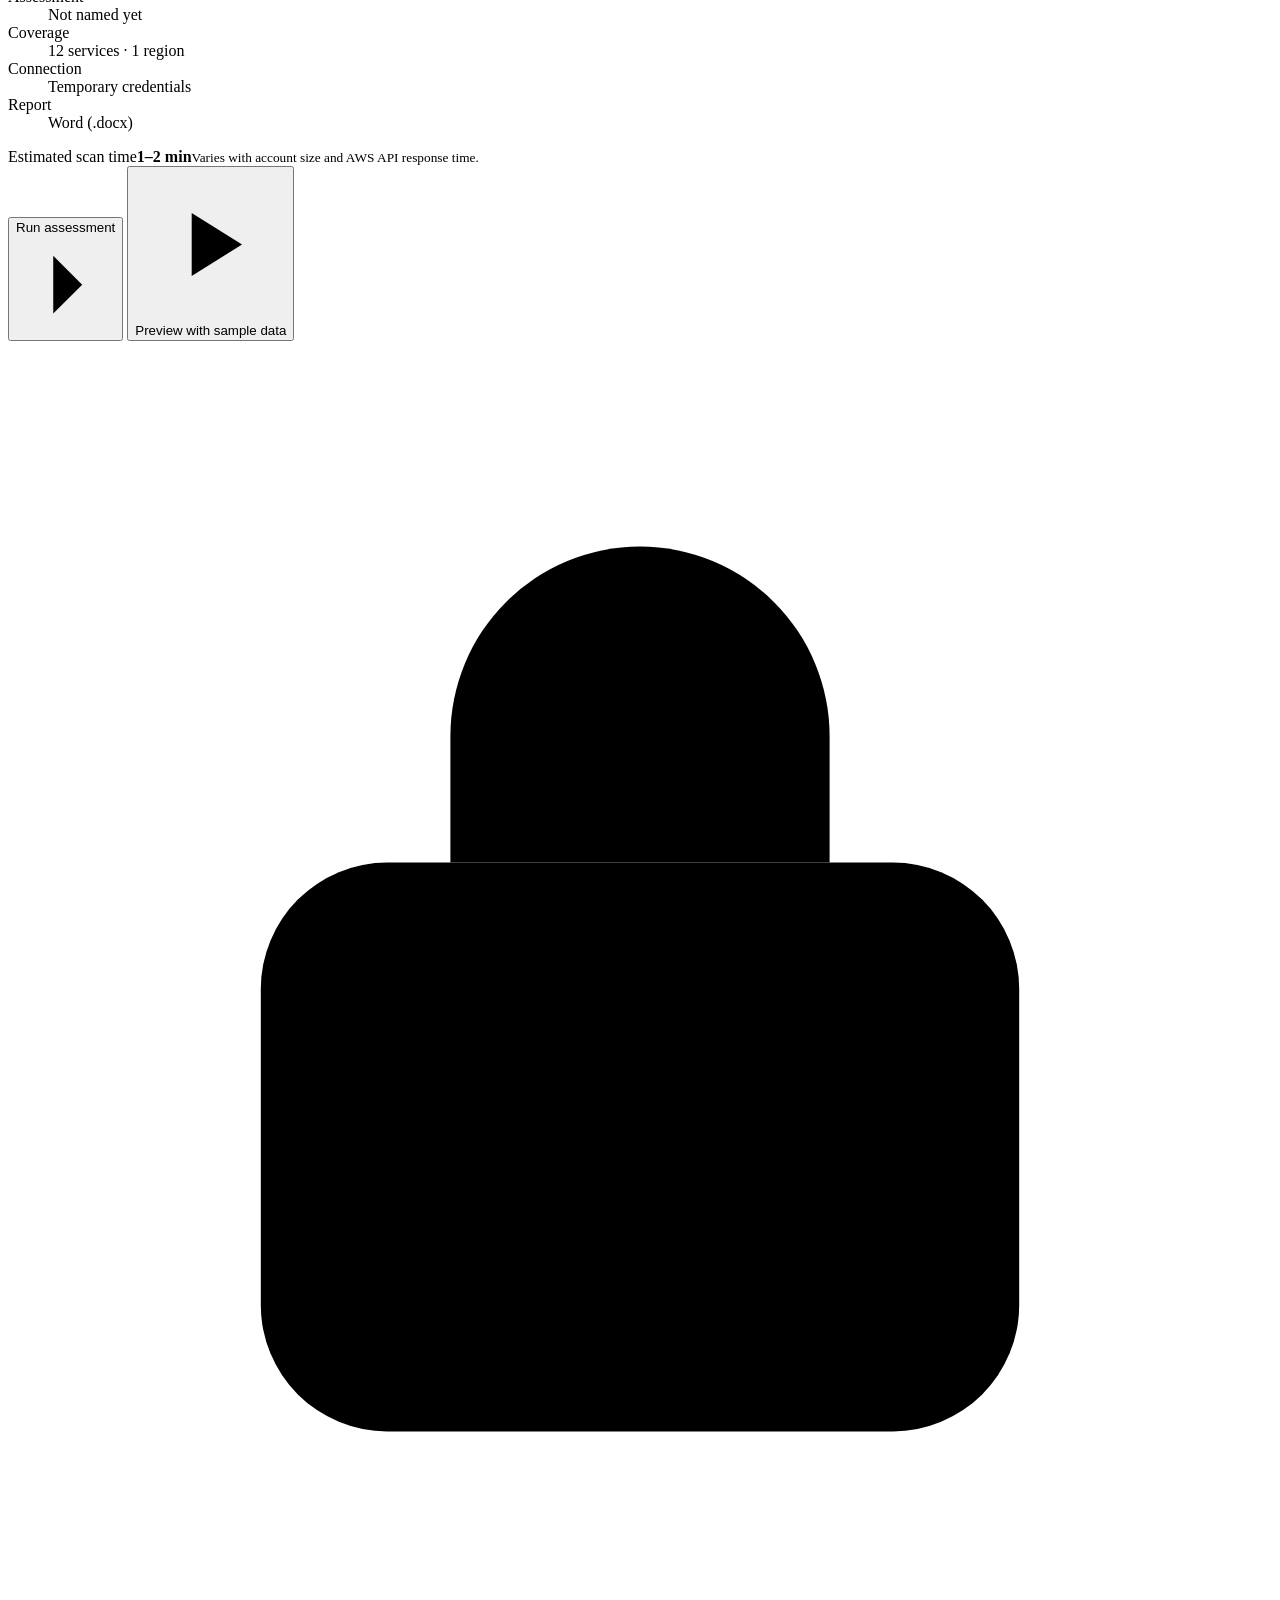
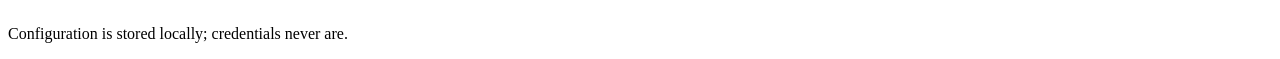
==== commit 597207a0: "Redesign UI/UX into a unified FinOps workspace - Add canonical shared assets (lambda/web/app.{css,js" ====
--- a/local/web/index.html
+++ b/local/web/index.html
@@ -1,733 +1,182 @@
-<!DOCTYPE html>
-<html lang="en">
+<!doctype html>
+<html lang="en" data-runtime="local">
 <head>
-    <meta charset="UTF-8">
-    <meta name="viewport" content="width=device-width, initial-scale=1.0">
-    <title>CostOptimizer360</title>
-    <link href="https://fonts.googleapis.com/css2?family=Amazon+Ember:wght@400;700&family=Open+Sans:wght@400;600&display=swap" rel="stylesheet">
-    <link href="dashboard.css" rel="stylesheet">
-    <script src="https://cdn.jsdelivr.net/npm/chart.js@4.4.1/dist/chart.umd.min.js" integrity="sha384-9nhczxUqK87bcKHh20fSQcTGD4qq5GhayNYSYWqwBkINBhOfQLg/P5HG5lF1urn4" crossorigin="anonymous" referrerpolicy="no-referrer"></script>
-    <style>
-        * {
-            margin: 0;
-            padding: 0;
-            box-sizing: border-box;
-        }
-
-        html {
-            overscroll-behavior: none;
-        }
-        
-        body {
-            font-family: 'Open Sans', 'Amazon Ember', Arial, sans-serif;
-            background: linear-gradient(135deg, #23649c 0%, #1a4d78 100%);
-            color: #FFFFFF;
-            min-height: 100vh;
-            padding: 20px;
-            overscroll-behavior: none;
-        }
-        
-        .container {
-            max-width: 900px;
-            margin: 0 auto;
-        }
-        
-        .header {
-            text-align: center;
-            padding: 40px 0;
-            border-bottom: 3px solid #FFFFFF;
-            margin-bottom: 40px;
-        }
-
-        .logo {
-            max-width: 200px;
-            margin-bottom: 20px;
-            background: white;
-            padding: 10px;
-            border-radius: 8px;
-        }
-        
-        .header h1 {
-            font-size: 2.5rem;
-            font-weight: 700;
-            color: #FFFFFF;
-            margin-bottom: 10px;
-        }
-        
-        .header p {
-            color: #FFFFFF;
-            font-size: 1.1rem;
-        }
-        
-        .badge {
-            display: inline-block;
-            background: #4CAF50;
-            color: white;
-            padding: 4px 12px;
-            border-radius: 12px;
-            font-size: 0.7rem;
-            font-weight: 600;
-            margin-left: 10px;
-            vertical-align: middle;
-        }
-        
-        .card {
-            background: #FFFFFF;
-            border-radius: 8px;
-            padding: 30px;
-            margin-bottom: 25px;
-            box-shadow: 0 4px 6px rgba(0, 0, 0, 0.3);
-            color: #23649c;
-        }
-        
-        .card h3 {
-            color: #23649c;
-            font-size: 1.3rem;
-            margin-bottom: 20px;
-            padding-bottom: 10px;
-            border-bottom: 2px solid #23649c;
-        }
-        
-        .form-group {
-            margin-bottom: 20px;
-        }
-        
-        label {
-            display: block;
-            margin-bottom: 8px;
-            font-weight: 600;
-            color: #23649c;
-        }
-        
-        input, select {
-            width: 100%;
-            padding: 12px;
-            border: 2px solid #D5DBDB;
-            border-radius: 4px;
-            font-size: 1rem;
-            transition: border-color 0.3s;
-            background: #FFFFFF;
-            color: #232F3E;
-        }
-        
-        input:focus, select:focus {
-            outline: none;
-            border-color: #23649c;
-        }
-        
-        .checkbox-group {
-            display: grid;
-            grid-template-columns: repeat(2, 1fr);
-            gap: 10px;
-            margin-top: 10px;
-        }
-        
-        .checkbox-item {
-            display: flex;
-            align-items: center;
-            padding: 12px;
-            background: #f0f4f8;
-            border-radius: 4px;
-            cursor: pointer;
-            transition: background 0.3s;
-        }
-        
-        .checkbox-item:hover {
-            background: #e0e8f0;
-        }
-        
-        .checkbox-item input[type="checkbox"] {
-            margin-right: 10px;
-            cursor: pointer;
-            width: 18px;
-            height: 18px;
-        }
-        
-        .checkbox-item label {
-            margin: 0;
-            cursor: pointer;
-            font-weight: normal;
-            color: #232F3E;
-        }
-
-        select[multiple] {
-            height: auto;
-            min-height: 120px;
-        }
-
-        .region-controls {
-            display: flex;
-            gap: 10px;
-            margin-bottom: 10px;
-        }
-
-        .region-controls button {
-            padding: 6px 14px;
-            border: 1px solid #23649c;
-            background: #f0f4f8;
-            color: #23649c;
-            border-radius: 4px;
-            cursor: pointer;
-            font-size: 0.85rem;
-            font-weight: 600;
-        }
-
-        .region-controls button:hover {
-            background: #23649c;
-            color: white;
-        }
-
-        .export-group {
-            display: flex;
-            gap: 10px;
-            margin-top: 10px;
-        }
-
-        .export-group label {
-            display: flex;
-            align-items: center;
-            gap: 6px;
-            padding: 10px 16px;
-            background: #f0f4f8;
-            border-radius: 4px;
-            cursor: pointer;
-            font-weight: normal;
-            color: #232F3E;
-        }
-
-        .export-group input[type="radio"] {
-            width: auto;
-        }
-        
-        .btn {
-            background: #23649c;
-            color: #FFFFFF;
-            border: none;
-            padding: 14px 28px;
-            border-radius: 4px;
-            font-size: 1rem;
-            font-weight: 600;
-            cursor: pointer;
-            transition: all 0.3s;
-        }
-        
-        .btn:hover {
-            background: #1a4d78;
-            transform: translateY(-2px);
-            box-shadow: 0 4px 8px rgba(35, 100, 156, 0.3);
-        }
-        
-        .btn:disabled {
-            background: #ccc;
-            cursor: not-allowed;
-            transform: none;
-            box-shadow: none;
-        }
-        
-        .btn-secondary {
-            background: #FFFFFF;
-            color: #23649c;
-            border: 2px solid #23649c;
-        }
-        
-        .btn-secondary:hover {
-            background: #f0f0f0;
-        }
-        
-        .btn-generate {
-            width: 100%;
-            padding: 18px;
-            font-size: 1.2rem;
-            background: linear-gradient(135deg, #23649c 0%, #1a4d78 100%);
-        }
-        
-        .status {
-            margin-top: 20px;
-            padding: 15px;
-            border-radius: 4px;
-            text-align: center;
-            font-weight: 600;
-        }
-        
-        .status.success {
-            background: #D5F4E6;
-            color: #0F5132;
-            border: 2px solid #0F5132;
-        }
-        
-        .status.error {
-            background: #F8D7DA;
-            color: #842029;
-            border: 2px solid #842029;
-        }
-        
-        .status.loading {
-            background: #FFF3CD;
-            color: #664D03;
-            border: 2px solid #664D03;
-        }
-        
-        .info-box {
-            background: #E8F4F8;
-            border-left: 4px solid #23649c;
-            padding: 15px;
-            margin-bottom: 20px;
-            border-radius: 4px;
-            color: #23649c;
-        }
-        
-        .info-box strong {
-            color: #23649c;
-        }
-
-        .progress-bar-container {
-            width: 100%;
-            background: #e0e0e0;
-            border-radius: 4px;
-            margin-top: 10px;
-            overflow: hidden;
-        }
-
-        .progress-bar {
-            height: 24px;
-            background: linear-gradient(135deg, #23649c 0%, #1a4d78 100%);
-            border-radius: 4px;
-            transition: width 0.5s ease;
-            display: flex;
-            align-items: center;
-            justify-content: center;
-            color: white;
-            font-size: 0.8rem;
-            font-weight: 600;
-            min-width: 30px;
-        }
-
-        .savings-summary {
-            margin-top: 15px;
-            padding: 15px;
-            background: #D5F4E6;
-            border-radius: 4px;
-            color: #0F5132;
-        }
-
-        .savings-summary .amount {
-            font-size: 1.3rem;
-            font-weight: 700;
-        }
-
-        .savings-grid {
-            display: grid;
-            grid-template-columns: 1fr 1fr;
-            gap: 10px;
-            margin-top: 10px;
-        }
-    </style>
+    <meta charset="utf-8">
+    <meta name="viewport" content="width=device-width, initial-scale=1">
+    <meta name="theme-color" content="#071a2b">
+    <meta name="description" content="CostOptimizer360 turns AWS usage data into a prioritized, evidence-backed cost optimization plan.">
+    <title>CostOptimizer360 · Local AWS FinOps workspace</title>
+    <link rel="icon" href="data:image/svg+xml,%3Csvg xmlns='http://www.w3.org/2000/svg' viewBox='0 0 64 64'%3E%3Crect width='64' height='64' rx='16' fill='%230b6bcb'/%3E%3Cpath d='M17 39h9V22h8v17h13' fill='none' stroke='white' stroke-width='6' stroke-linecap='round' stroke-linejoin='round'/%3E%3Cpath d='m39 30 8 9-8 9' fill='none' stroke='%236ee7c7' stroke-width='5' stroke-linecap='round' stroke-linejoin='round'/%3E%3C/svg%3E">
+    <link rel="stylesheet" href="assets/app.css">
+    <link rel="stylesheet" href="assets/dashboard.css">
 </head>
 <body>
-    <div class="container">
-        <div class="header">
-            <img src="https://apn-portal.my.salesforce.com/servlet/servlet.ImageServer?id=0150L00000AUiBnQAL&oid=00DE0000000c48tMAA" alt="CloudThat Logo" class="logo">
-            <h1>CostOptimizer360<span class="badge">LOCAL</span></h1>
-            <p>Generate AWS infrastructure optimization reports with cost savings recommendations</p>
-        </div>
-        
-        <div class="card">
-            <h3>Client Information</h3>
-            <div class="form-group">
-                <label>Client Name</label>
-                <input type="text" id="clientName" placeholder="Enter client or account name" required>
+    <a class="skip-link" href="#mainContent">Skip to main content</a>
+    <header class="app-header">
+        <div class="header-inner">
+            <a class="brand" href="#" aria-label="CostOptimizer360 home">
+                <span class="brand-mark" aria-hidden="true">
+                    <svg viewBox="0 0 48 48"><path d="M11 29h7V16h7v13h12"/><path class="mark-accent" d="m31 23 6 6-6 6"/></svg>
+                </span>
+                <span class="brand-copy"><strong>CostOptimizer</strong><b>360</b></span>
+            </a>
+            <div class="header-meta">
+                <span class="mode-badge" id="modeBadge">Local workspace</span>
+                <span class="trust-badge"><span class="status-dot" aria-hidden="true"></span>Read-only assessment</span>
             </div>
         </div>
+    </header>
 
-        <div class="card">
-            <h3>Services to Scan</h3>
-            <div class="checkbox-group">
-                <div class="checkbox-item">
-                    <input type="checkbox" id="ec2" value="ec2" checked>
-                    <label for="ec2">EC2 Instances</label>
+    <main id="mainContent">
+        <section class="view" id="setupView" aria-labelledby="setupTitle">
+            <div class="hero shell">
+                <div class="hero-copy">
+                    <span class="eyebrow">AWS cost intelligence</span>
+                    <h1 id="setupTitle" tabindex="-1">Find the savings hiding in your cloud.</h1>
+                    <p>Turn live AWS telemetry into a prioritized action plan—clear enough for finance, detailed enough for engineering.</p>
+                    <div class="hero-proof" aria-label="Product capabilities">
+                        <span><svg aria-hidden="true" viewBox="0 0 20 20"><path d="m4 10 4 4 8-9"/></svg>12 optimization checks</span>
+                        <span><svg aria-hidden="true" viewBox="0 0 20 20"><path d="M10 2 4 5v5c0 4 2.6 6.7 6 8 3.4-1.3 6-4 6-8V5z"/></svg>No resources changed</span>
+                        <span><svg aria-hidden="true" viewBox="0 0 20 20"><path d="M3 15V9m5 6V5m5 10v-3m4 3H1"/></svg>Evidence-backed actions</span>
+                    </div>
                 </div>
-                <div class="checkbox-item">
-                    <input type="checkbox" id="stopped_ec2" value="stopped_ec2" checked>
-                    <label for="stopped_ec2">Stopped EC2 (EBS waste)</label>
-                </div>
-                <div class="checkbox-item">
-                    <input type="checkbox" id="ebs" value="ebs" checked>
-                    <label for="ebs">EBS Volumes</label>
-                </div>
-                <div class="checkbox-item">
-                    <input type="checkbox" id="rds" value="rds" checked>
-                    <label for="rds">RDS Databases</label>
-                </div>
-                <div class="checkbox-item">
-                    <input type="checkbox" id="lambda" value="lambda" checked>
-                    <label for="lambda">Lambda Functions</label>
-                </div>
-                <div class="checkbox-item">
-                    <input type="checkbox" id="eip" value="eip" checked>
-                    <label for="eip">Elastic IPs</label>
-                </div>
-                <div class="checkbox-item">
-                    <input type="checkbox" id="s3" value="s3" checked>
-                    <label for="s3">S3 Buckets</label>
-                </div>
-                <div class="checkbox-item">
-                    <input type="checkbox" id="natgateway" value="natgateway" checked>
-                    <label for="natgateway">NAT Gateways</label>
-                </div>
-                <div class="checkbox-item">
-                    <input type="checkbox" id="dynamodb" value="dynamodb" checked>
-                    <label for="dynamodb">DynamoDB Tables</label>
-                </div>
-                <div class="checkbox-item">
-                    <input type="checkbox" id="ebs_snapshot" value="ebs_snapshot" checked>
-                    <label for="ebs_snapshot">EBS Snapshots</label>
-                </div>
-                <div class="checkbox-item">
-                    <input type="checkbox" id="elb" value="elb" checked>
-                    <label for="elb">Load Balancers</label>
-                </div>
-                <div class="checkbox-item">
-                    <input type="checkbox" id="commitments" value="commitments" checked>
-                    <label for="commitments">Savings Plans (purchase)</label>
-                </div>
-            </div>
-        </div>
-
-        <div class="card">
-            <h3>AWS Regions</h3>
-            <div class="region-controls">
-                <button type="button" onclick="selectAllRegions()">Select All</button>
-                <button type="button" onclick="clearRegions()">Clear All</button>
-                <button type="button" onclick="selectCommonRegions()">Common Regions</button>
-            </div>
-            <div class="form-group">
-                <select id="regions" multiple required>
-                    <option value="us-east-1" selected>US East (N. Virginia)</option>
-                    <option value="us-east-2">US East (Ohio)</option>
-                    <option value="us-west-1">US West (N. California)</option>
-                    <option value="us-west-2">US West (Oregon)</option>
-                    <option value="af-south-1">Africa (Cape Town)</option>
-                    <option value="ap-east-1">Asia Pacific (Hong Kong)</option>
-                    <option value="ap-south-1">Asia Pacific (Mumbai)</option>
-                    <option value="ap-south-2">Asia Pacific (Hyderabad)</option>
-                    <option value="ap-southeast-1">Asia Pacific (Singapore)</option>
-                    <option value="ap-southeast-2">Asia Pacific (Sydney)</option>
-                    <option value="ap-southeast-3">Asia Pacific (Jakarta)</option>
-                    <option value="ap-southeast-4">Asia Pacific (Melbourne)</option>
-                    <option value="ap-northeast-1">Asia Pacific (Tokyo)</option>
-                    <option value="ap-northeast-2">Asia Pacific (Seoul)</option>
-                    <option value="ap-northeast-3">Asia Pacific (Osaka)</option>
-                    <option value="ca-central-1">Canada (Central)</option>
-                    <option value="ca-west-1">Canada (Calgary)</option>
-                    <option value="eu-central-1">Europe (Frankfurt)</option>
-                    <option value="eu-central-2">Europe (Zurich)</option>
-                    <option value="eu-west-1">Europe (Ireland)</option>
-                    <option value="eu-west-2">Europe (London)</option>
-                    <option value="eu-west-3">Europe (Paris)</option>
-                    <option value="eu-south-1">Europe (Milan)</option>
-                    <option value="eu-south-2">Europe (Spain)</option>
-                    <option value="eu-north-1">Europe (Stockholm)</option>
-                    <option value="il-central-1">Israel (Tel Aviv)</option>
-                    <option value="me-south-1">Middle East (Bahrain)</option>
-                    <option value="me-central-1">Middle East (UAE)</option>
-                    <option value="sa-east-1">South America (São Paulo)</option>
-                </select>
-                <p style="font-size: 0.85rem; color: #666; margin-top: 5px;">Hold Ctrl/Cmd to select multiple regions</p>
-            </div>
-        </div>
-
-        <div class="card">
-            <h3>Export Format</h3>
-            <div class="export-group">
-                <label><input type="radio" name="exportFormat" value="docx" checked> Word (.docx)</label>
-                <label><input type="radio" name="exportFormat" value="xlsx"> Excel (.xlsx)</label>
-                <label><input type="radio" name="exportFormat" value="html"> HTML Dashboard</label>
-                <label><input type="radio" name="exportFormat" value="json"> JSON</label>
-                <label><input type="radio" name="exportFormat" value="csv"> CSV</label>
-            </div>
-        </div>
-        
-        <div class="card">
-            <h3>AWS Credentials</h3>
-            <div class="info-box">
-                <strong>🔐 Security Note:</strong> Enter your AWS credentials below. These are used only for this request and are not stored.
-            </div>
-            <div class="form-group">
-                <label>AWS Access Key ID</label>
-                <input type="text" id="accessKeyId" placeholder="Enter your AWS Access Key ID" required>
-            </div>
-            
-            <div class="form-group">
-                <label>AWS Secret Access Key</label>
-                <input type="password" id="secretAccessKey" placeholder="Enter your AWS Secret Access Key" required>
+                <button class="demo-card" type="button" id="demoBtn">
+                    <span class="demo-icon" aria-hidden="true"><svg viewBox="0 0 24 24"><path d="m9 7 8 5-8 5z"/></svg></span>
+                    <span><strong>Explore a sample assessment</strong><small>No AWS connection required</small></span>
+                    <svg class="demo-arrow" aria-hidden="true" viewBox="0 0 24 24"><path d="m9 5 7 7-7 7"/></svg>
+                </button>
             </div>
 
-            <div class="form-group">
-                <label>Session Token (optional, for temporary credentials)</label>
-                <input type="text" id="sessionToken" placeholder="Leave empty for permanent credentials">
+            <div class="setup-layout shell">
+                <form id="scanForm" class="setup-form" novalidate>
+                    <div class="error-summary" id="errorSummary" role="alert" tabindex="-1" hidden></div>
+
+                    <section class="setup-card" aria-labelledby="scopeHeading">
+                        <div class="section-heading">
+                            <span class="step-number" aria-hidden="true">01</span>
+                            <div><span class="section-kicker">Assessment scope</span><h2 id="scopeHeading">Tell us what to analyze</h2><p>Name the assessment, then choose the services and regions that matter.</p></div>
+                        </div>
+
+                        <div class="field-block">
+                            <label for="clientName">Assessment name <span aria-hidden="true">*</span></label>
+                            <input id="clientName" name="clientName" type="text" maxlength="80" autocomplete="organization" placeholder="e.g. Production platform · Q3 review" aria-describedby="clientHint clientError">
+                            <p class="field-hint" id="clientHint">Used only in the report title and filename.</p>
+                            <p class="field-error" id="clientError"></p>
+                        </div>
+
+                        <fieldset class="field-block">
+                            <legend>Services</legend>
+                            <div class="legend-row"><p class="field-hint">Start with a preset or tailor every check.</p><span class="selection-count" id="serviceCount">12 of 12 selected</span></div>
+                            <div class="preset-row" role="group" aria-label="Service presets">
+                                <button type="button" class="preset active" data-preset="comprehensive"><span>Comprehensive</span><small>Every check</small></button>
+                                <button type="button" class="preset" data-preset="quick"><span>Quick wins</span><small>Low-risk waste</small></button>
+                                <button type="button" class="preset" data-preset="compute"><span>Compute & data</span><small>Rightsizing</small></button>
+                                <button type="button" class="preset" data-preset="network"><span>Network</span><small>Edge & transfer</small></button>
+                            </div>
+                            <div class="service-grid" id="serviceGrid"></div>
+                            <p class="field-error" id="servicesError"></p>
+                        </fieldset>
+
+                        <fieldset class="field-block region-block">
+                            <legend>Regions</legend>
+                            <div class="legend-row"><p class="field-hint">Search by city or region code. Existing selections stay checked.</p><span class="selection-count" id="regionCount">1 selected</span></div>
+                            <div class="region-toolbar">
+                                <label class="search-field" for="regionSearch"><svg aria-hidden="true" viewBox="0 0 24 24"><circle cx="11" cy="11" r="7"/><path d="m16 16 5 5"/></svg><input id="regionSearch" type="search" placeholder="Search regions" autocomplete="off"></label>
+                                <div class="mini-actions"><button type="button" data-region-action="common">Common</button><button type="button" data-region-action="all">All</button><button type="button" data-region-action="clear">Clear</button></div>
+                            </div>
+                            <div class="selected-regions" id="selectedRegions" aria-live="polite"></div>
+                            <div class="region-grid" id="regionGrid"></div>
+                            <p class="field-error" id="regionsError"></p>
+                        </fieldset>
+                    </section>
+
+                    <section class="setup-card" aria-labelledby="accessHeading">
+                        <div class="section-heading">
+                            <span class="step-number" aria-hidden="true">02</span>
+                            <div><span class="section-kicker">Secure connection</span><h2 id="accessHeading">Connect a read-only AWS account</h2><p id="accessIntro">Credentials stay on this machine and are cleared as soon as the scan starts.</p></div>
+                        </div>
+
+                        <div class="auth-tabs" id="authTabs" role="tablist" aria-label="AWS connection method">
+                            <button type="button" role="tab" id="roleTab" aria-controls="rolePanel" aria-selected="true" tabindex="0" data-auth="role"><span>IAM role</span><small>Recommended</small></button>
+                            <button type="button" role="tab" id="credentialsTab" aria-controls="credentialsPanel" aria-selected="false" tabindex="-1" data-auth="credentials"><span>Temporary credentials</span><small>Local connection</small></button>
+                        </div>
+
+                        <div class="auth-panel" id="rolePanel" role="tabpanel" aria-labelledby="roleTab">
+                            <div class="security-note"><svg aria-hidden="true" viewBox="0 0 24 24"><path d="M12 3 5 6v6c0 4.5 2.8 7.5 7 9 4.2-1.5 7-4.5 7-9V6z"/><path d="m9 12 2 2 4-5"/></svg><div><strong>Role-based access keeps credentials out of the browser.</strong><span>Grant only the documented read permissions and revoke access at any time.</span></div></div>
+                            <div class="field-grid">
+                                <div class="field-block"><label for="roleArn">Role ARN <span aria-hidden="true">*</span></label><input id="roleArn" name="roleArn" type="text" spellcheck="false" autocomplete="off" placeholder="arn:aws:iam::123456789012:role/CostOptimizer360CrossAccountRole" aria-describedby="roleArnError"><p class="field-error" id="roleArnError"></p></div>
+                                <div class="field-block"><label for="externalId">External ID <span class="optional">Optional</span></label><input id="externalId" name="externalId" type="password" spellcheck="false" autocomplete="new-password" placeholder="Configured in the target role"><p class="field-hint">Must match the target role trust policy.</p></div>
+                            </div>
+                        </div>
+
+                        <div class="auth-panel" id="credentialsPanel" role="tabpanel" aria-labelledby="credentialsTab" hidden>
+                            <div class="security-note warning"><svg aria-hidden="true" viewBox="0 0 24 24"><path d="M12 3 2.8 20h18.4z"/><path d="M12 9v5m0 3h.01"/></svg><div><strong>Prefer short-lived credentials.</strong><span>Secrets are sent only to this local server, never saved in browser storage, and cleared when the scan starts.</span></div></div>
+                            <div class="field-grid">
+                                <div class="field-block"><label for="accessKeyId">Access key ID <span aria-hidden="true">*</span></label><input id="accessKeyId" name="accessKeyId" type="text" spellcheck="false" autocapitalize="off" autocomplete="off" placeholder="AKIA…" aria-describedby="accessKeyError"><p class="field-error" id="accessKeyError"></p></div>
+                                <div class="field-block"><label for="secretAccessKey">Secret access key <span aria-hidden="true">*</span></label><div class="secret-field"><input id="secretAccessKey" name="secretAccessKey" type="password" spellcheck="false" autocapitalize="off" autocomplete="new-password" placeholder="Enter secret key" aria-describedby="secretKeyError"><button type="button" class="reveal-secret" data-reveal="secretAccessKey" aria-label="Show secret access key">Show</button></div><p class="field-error" id="secretKeyError"></p></div>
+                            </div>
+                            <div class="field-block"><label for="sessionToken">Session token <span class="optional">Optional</span></label><textarea id="sessionToken" name="sessionToken" rows="2" spellcheck="false" autocomplete="off" placeholder="Required for temporary STS credentials"></textarea></div>
+                        </div>
+                    </section>
+
+                    <section class="setup-card" aria-labelledby="reportHeading">
+                        <div class="section-heading">
+                            <span class="step-number" aria-hidden="true">03</span>
+                            <div><span class="section-kicker">Deliverable</span><h2 id="reportHeading">Choose your report format</h2><p>The interactive workspace is always included after the scan.</p></div>
+                        </div>
+                        <fieldset class="format-grid" id="formatGrid">
+                            <legend class="sr-only">Report format</legend>
+                            <label><input type="radio" name="exportFormat" value="docx" checked><span class="format-icon">W</span><span><strong>Word</strong><small>Executive report</small></span><i aria-hidden="true"></i></label>
+                            <label><input type="radio" name="exportFormat" value="xlsx"><span class="format-icon">X</span><span><strong>Excel</strong><small>Multi-sheet analysis</small></span><i aria-hidden="true"></i></label>
+                            <label><input type="radio" name="exportFormat" value="html"><span class="format-icon">H</span><span><strong>HTML</strong><small>Portable dashboard</small></span><i aria-hidden="true"></i></label>
+                            <label><input type="radio" name="exportFormat" value="json"><span class="format-icon">{ }</span><span><strong>JSON</strong><small>Automation ready</small></span><i aria-hidden="true"></i></label>
+                            <label><input type="radio" name="exportFormat" value="csv"><span class="format-icon">C</span><span><strong>CSV</strong><small>Simple dataset</small></span><i aria-hidden="true"></i></label>
+                        </fieldset>
+                    </section>
+                </form>
+
+                <aside class="review-card" aria-labelledby="reviewHeading">
+                    <div class="review-head"><span class="review-orbit" aria-hidden="true"><i></i><b></b></span><div><span class="section-kicker">Ready when you are</span><h2 id="reviewHeading">Assessment summary</h2></div></div>
+                    <dl class="review-list">
+                        <div><dt>Assessment</dt><dd id="reviewClient">Not named yet</dd></div>
+                        <div><dt>Coverage</dt><dd id="reviewCoverage">12 services · 1 region</dd></div>
+                        <div><dt>Connection</dt><dd id="reviewAuth">Temporary credentials</dd></div>
+                        <div><dt>Report</dt><dd id="reviewFormat">Word (.docx)</dd></div>
+                    </dl>
+                    <div class="estimate"><span>Estimated scan time</span><strong id="scanEstimate">1–2 min</strong><small>Varies with account size and AWS API response time.</small></div>
+                    <button class="primary-action" type="submit" form="scanForm" id="runBtn"><span>Run assessment</span><svg aria-hidden="true" viewBox="0 0 24 24"><path d="m9 5 7 7-7 7"/></svg></button>
+                    <button class="secondary-action" type="button" id="summaryDemoBtn"><svg aria-hidden="true" viewBox="0 0 24 24"><path d="m9 7 8 5-8 5z"/></svg>Preview with sample data</button>
+                    <p class="privacy-line"><svg aria-hidden="true" viewBox="0 0 20 20"><rect x="4" y="8" width="12" height="9" rx="2"/><path d="M7 8V6a3 3 0 0 1 6 0v2"/></svg>Configuration is stored locally; credentials never are.</p>
+                </aside>
             </div>
-        </div>
-        
-        <div class="card">
-            <button class="btn btn-generate" id="generateBtn" onclick="generateReport()">Generate Optimization Report</button>
-            <div id="status"></div>
-            <div id="progressContainer" style="display: none;">
-                <div class="progress-bar-container">
-                    <div class="progress-bar" id="progressBar" style="width: 0%">0%</div>
-                </div>
-                <p id="progressLabel" style="text-align: center; margin-top: 8px; font-size: 0.9rem; color: #666;">Initializing...</p>
+        </section>
+
+        <section class="view process-view" id="progressView" aria-labelledby="progressTitle" hidden>
+            <div class="process-card">
+                <div class="scan-visual" aria-hidden="true"><span class="scan-core"><svg viewBox="0 0 48 48"><path d="M11 29h7V16h7v13h12"/><path class="mark-accent" d="m31 23 6 6-6 6"/></svg></span><i></i><i></i><i></i></div>
+                <span class="eyebrow" id="progressEyebrow">Assessment in progress</span>
+                <h1 id="progressTitle" tabindex="-1">Mapping your optimization opportunities</h1>
+                <p id="progressMessage">Securely querying AWS read-only APIs. Keep this tab open while we build your action plan.</p>
+                <div class="progress-track" id="progressTrack" role="progressbar" aria-label="Assessment progress" aria-valuemin="0" aria-valuemax="100"><span id="progressBar"></span></div>
+                <div class="progress-meta"><span id="progressStage">Initializing assessment…</span><span id="progressTime">00:00 elapsed</span></div>
+                <div class="process-steps" aria-label="Assessment stages"><span class="active">Connect</span><span>Inventory</span><span>Analyze</span><span>Build report</span></div>
+                <div class="process-scope" id="progressScope"></div>
             </div>
-            <div id="savingsSummary" style="display: none;"></div>
-        </div>
-    </div>
+        </section>
 
-    <div id="dashboardWrap" style="display:none; max-width:1200px; margin:24px auto 40px; padding:0 20px;">
-        <div class="co-dash" id="dashboard"></div>
-    </div>
+        <section class="view results-view" id="resultsView" aria-labelledby="resultsTitle" hidden>
+            <div class="results-top shell">
+                <div><span class="eyebrow">Assessment complete</span><h1 id="resultsTitle" tabindex="-1">Your optimization cockpit</h1><p id="resultsSubtitle">Review the highest-value moves, inspect the evidence, and export an implementation-ready plan.</p></div>
+                <div class="result-actions"><button class="button ghost" type="button" id="newScanBtn"><svg aria-hidden="true" viewBox="0 0 24 24"><path d="M4 12a8 8 0 1 0 2-5.3L4 9m0-5v5h5"/></svg>New assessment</button><button class="button primary" type="button" id="downloadBtn" disabled><svg aria-hidden="true" viewBox="0 0 24 24"><path d="M12 3v12m-5-5 5 5 5-5M5 21h14"/></svg><span>Download report</span></button></div>
+            </div>
+            <div class="result-context shell" id="resultContext"></div>
+            <div class="shell" id="dashboard" aria-live="polite"></div>
+        </section>
+    </main>
 
-    <script src="dashboard.js"></script>
-    <script>
-        // Use relative path for local server
-        const API_ENDPOINT = '/api/generate';
-        const PROGRESS_ENDPOINT = '/api/progress';
-
-        function selectAllRegions() {
-            const select = document.getElementById('regions');
-            for (let opt of select.options) opt.selected = true;
-        }
-
-        function clearRegions() {
-            const select = document.getElementById('regions');
-            for (let opt of select.options) opt.selected = false;
-        }
-
-        function selectCommonRegions() {
-            const common = ['us-east-1', 'us-west-2', 'eu-west-1', 'ap-southeast-1'];
-            const select = document.getElementById('regions');
-            for (let opt of select.options) {
-                opt.selected = common.includes(opt.value);
-            }
-        }
-        
-        let pollInterval = null;
-
-        async function generateReport() {
-            const status = document.getElementById('status');
-            const progressContainer = document.getElementById('progressContainer');
-            const savingsSummary = document.getElementById('savingsSummary');
-            const generateBtn = document.getElementById('generateBtn');
-            
-            status.className = 'status loading';
-            status.textContent = 'Starting scan...';
-            progressContainer.style.display = 'block';
-            savingsSummary.style.display = 'none';
-            generateBtn.disabled = true;
-            
-            const clientName = document.getElementById('clientName').value.trim();
-            const accessKeyId = document.getElementById('accessKeyId').value.trim();
-            const secretAccessKey = document.getElementById('secretAccessKey').value.trim();
-            const sessionToken = document.getElementById('sessionToken').value.trim();
-            const exportFormat = document.querySelector('input[name="exportFormat"]:checked').value;
-            
-            // Get selected regions
-            const regionsSelect = document.getElementById('regions');
-            const regions = Array.from(regionsSelect.selectedOptions).map(opt => opt.value);
-            
-            // Get selected services
-            const services = [];
-            document.querySelectorAll('.checkbox-group input[type="checkbox"]:checked').forEach(cb => {
-                services.push(cb.value);
-            });
-            
-            if (!clientName) {
-                status.className = 'status error';
-                status.textContent = 'Please provide client name';
-                progressContainer.style.display = 'none';
-                generateBtn.disabled = false;
-                return;
-            }
-            
-            if (services.length === 0) {
-                status.className = 'status error';
-                status.textContent = 'Please select at least one service to scan';
-                progressContainer.style.display = 'none';
-                generateBtn.disabled = false;
-                return;
-            }
-
-            if (regions.length === 0) {
-                status.className = 'status error';
-                status.textContent = 'Please select at least one region';
-                progressContainer.style.display = 'none';
-                generateBtn.disabled = false;
-                return;
-            }
-            
-            if (!accessKeyId || !secretAccessKey) {
-                status.className = 'status error';
-                status.textContent = 'Please provide AWS credentials';
-                progressContainer.style.display = 'none';
-                generateBtn.disabled = false;
-                return;
-            }
-            
-            const requestBody = {
-                clientName: clientName,
-                regions: regions,
-                region: regions[0],
-                services: services,
-                exportFormat: exportFormat,
-                accessKeyId: accessKeyId,
-                secretAccessKey: secretAccessKey,
-                async: true
-            };
-            
-            if (sessionToken) {
-                requestBody.sessionToken = sessionToken;
-            }
-            
-            try {
-                const response = await fetch(API_ENDPOINT, {
-                    method: 'POST',
-                    headers: { 'Content-Type': 'application/json' },
-                    body: JSON.stringify(requestBody)
-                });
-                
-                const data = await response.json();
-                
-                if (response.ok && data.scanId) {
-                    // Start polling for progress
-                    pollProgress(data.scanId);
-                } else if (response.ok && data.file) {
-                    // Synchronous response
-                    handleComplete(data);
-                } else {
-                    status.className = 'status error';
-                    status.textContent = `Error: ${data.message || data.error || 'Unknown error'}`;
-                    progressContainer.style.display = 'none';
-                    generateBtn.disabled = false;
-                }
-            } catch (error) {
-                status.className = 'status error';
-                status.textContent = `Error: ${error.message}`;
-                progressContainer.style.display = 'none';
-                generateBtn.disabled = false;
-            }
-        }
-
-        function pollProgress(scanId) {
-            const status = document.getElementById('status');
-            const progressBar = document.getElementById('progressBar');
-            const progressLabel = document.getElementById('progressLabel');
-
-            pollInterval = setInterval(async () => {
-                try {
-                    const response = await fetch(`${PROGRESS_ENDPOINT}/${scanId}`);
-                    const data = await response.json();
-
-                    if (data.status === 'scanning' || data.status === 'generating') {
-                        const pct = data.progress || 0;
-                        progressBar.style.width = pct + '%';
-                        progressBar.textContent = pct + '%';
-                        progressLabel.textContent = `Scanning: ${data.current_service || '...'}`;
-                        status.textContent = `Scanning: ${data.current_service || '...'}`;
-                    } else if (data.status === 'complete') {
-                        clearInterval(pollInterval);
-                        handleComplete(data.result);
-                    } else if (data.status === 'error') {
-                        clearInterval(pollInterval);
-                        status.className = 'status error';
-                        status.textContent = `Error: ${data.error}`;
-                        document.getElementById('progressContainer').style.display = 'none';
-                        document.getElementById('generateBtn').disabled = false;
-                    }
-                } catch (err) {
-                    // Silently retry on network errors
-                }
-            }, 1000);
-        }
-
-        function handleComplete(data) {
-            const status = document.getElementById('status');
-            const progressBar = document.getElementById('progressBar');
-            const progressLabel = document.getElementById('progressLabel');
-            const savingsSummary = document.getElementById('savingsSummary');
-            const generateBtn = document.getElementById('generateBtn');
-
-            progressBar.style.width = '100%';
-            progressBar.textContent = '100%';
-            progressLabel.textContent = 'Complete!';
-
-            const blob = base64ToBlob(data.file, getMimeType(data.filename));
-            const url = URL.createObjectURL(blob);
-            const a = document.createElement('a');
-            a.href = url;
-            a.download = data.filename;
-            a.click();
-            
-            status.className = 'status success';
-            status.textContent = 'Report generated successfully!';
-            generateBtn.disabled = false;
-
-            // Show savings summary
-            if (data.totalMonthlySavings !== undefined) {
-                let countsHtml = '';
-                if (data.recommendationCounts) {
-                    const labels = {ec2: 'EC2', stopped_ec2: 'Stopped EC2', ebs: 'EBS', ebs_snapshot: 'EBS Snapshots', rds: 'RDS', lambda: 'Lambda', eip: 'EIP', s3: 'S3', natgateway: 'NAT Gateway', dynamodb: 'DynamoDB', elb: 'Load Balancers', savings_plan: 'Savings Plans'};
-                    for (const [key, count] of Object.entries(data.recommendationCounts)) {
-                        if (count > 0) {
-                            countsHtml += `<div>${labels[key] || key}: ${count} recommendation(s)</div>`;
-                        }
-                    }
-                }
-
-                let riHtml = '';
-                if (data.riSpCoverage && data.riSpCoverage.total_running_instances > 0) {
-                    riHtml = `<div style="margin-top:10px; padding-top:10px; border-top:1px solid #0F5132;">
-                        <strong>RI/SP Coverage:</strong> ${data.riSpCoverage.ri_coverage_pct}% of EC2 instances covered by Reserved Instances
-                        (${data.riSpCoverage.ri_covered_instances}/${data.riSpCoverage.total_running_instances})
-                    </div>`;
-                }
-
-                savingsSummary.innerHTML = `
-                    <div class="savings-summary">
-                        <div class="savings-grid">
-                            <div><strong>Monthly Savings:</strong><br><span class="amount">$${data.totalMonthlySavings.toLocaleString(undefined, {minimumFractionDigits:2})}</span></div>
-                            <div><strong>Annual Savings:</strong><br><span class="amount">$${data.totalAnnualSavings.toLocaleString(undefined, {minimumFractionDigits:2})}</span></div>
-                        </div>
-                        <div style="margin-top: 10px;">${countsHtml}</div>
-                        ${riHtml}
-                    </div>`;
-                savingsSummary.style.display = 'block';
-            }
-
-            // Render the interactive dashboard from the full recommendations payload.
-            if (data.recommendations && window.CostOpt360) {
-                try {
-                    CostOpt360.renderDashboard(data, 'dashboard');
-                    const wrap = document.getElementById('dashboardWrap');
-                    wrap.style.display = 'block';
-                    wrap.scrollIntoView({ behavior: 'smooth' });
-                } catch (e) {
-                    console.error('Dashboard render failed:', e);
-                }
-            }
-        }
-
-        function getMimeType(filename) {
-            if (filename.endsWith('.json')) return 'application/json';
-            if (filename.endsWith('.csv')) return 'text/csv';
-            return 'application/vnd.openxmlformats-officedocument.wordprocessingml.document';
-        }
-        
-        function base64ToBlob(base64, type) {
-            const binary = atob(base64);
-            const array = new Uint8Array(binary.length);
-            for (let i = 0; i < binary.length; i++) {
-                array[i] = binary.charCodeAt(i);
-            }
-            return new Blob([array], { type });
-        }
-    </script>
+    <div class="toast" id="toast" role="status" aria-live="polite" hidden></div>
+    <script>window.COSTOPT_CONFIG={mode:'local',apiEndpoint:'/api/generate',progressEndpoint:'/api/progress'};</script>
+    <script src="assets/dashboard.js"></script>
+    <script src="assets/app.js"></script>
 </body>
 </html>
